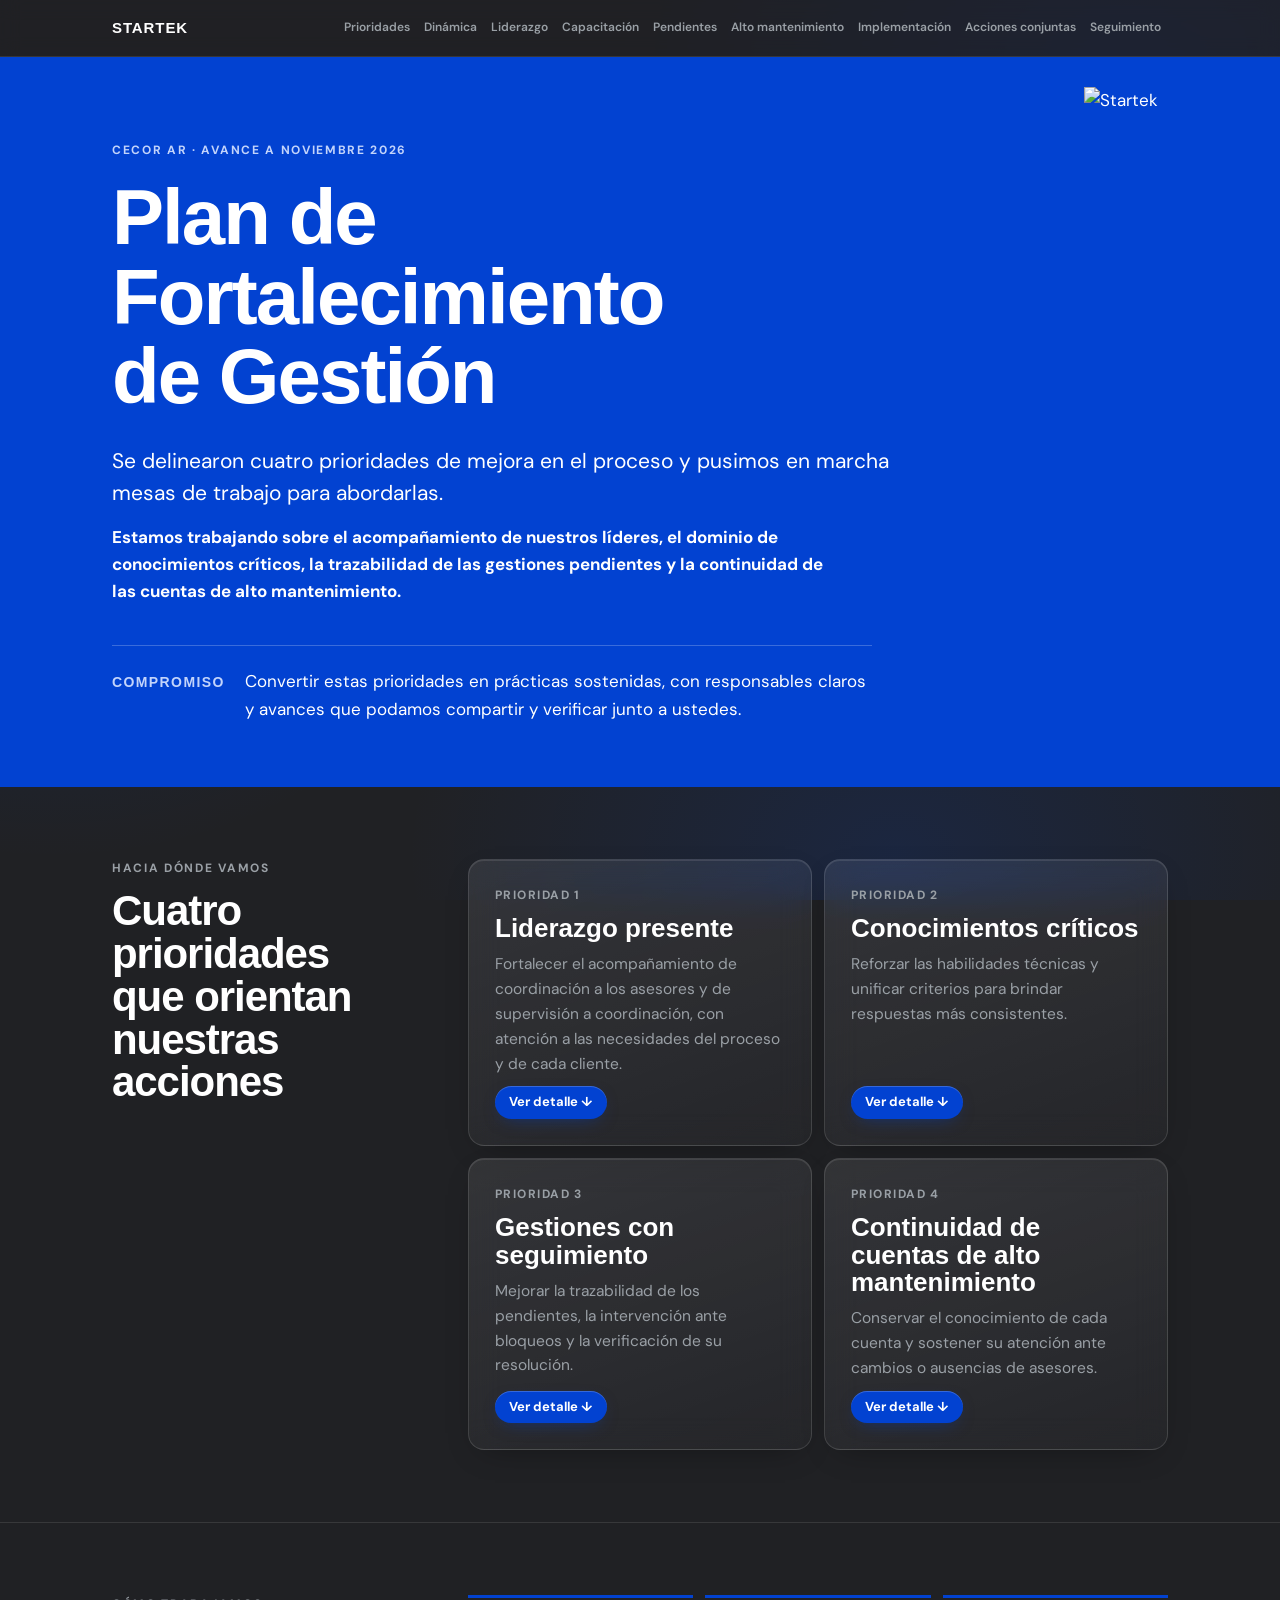
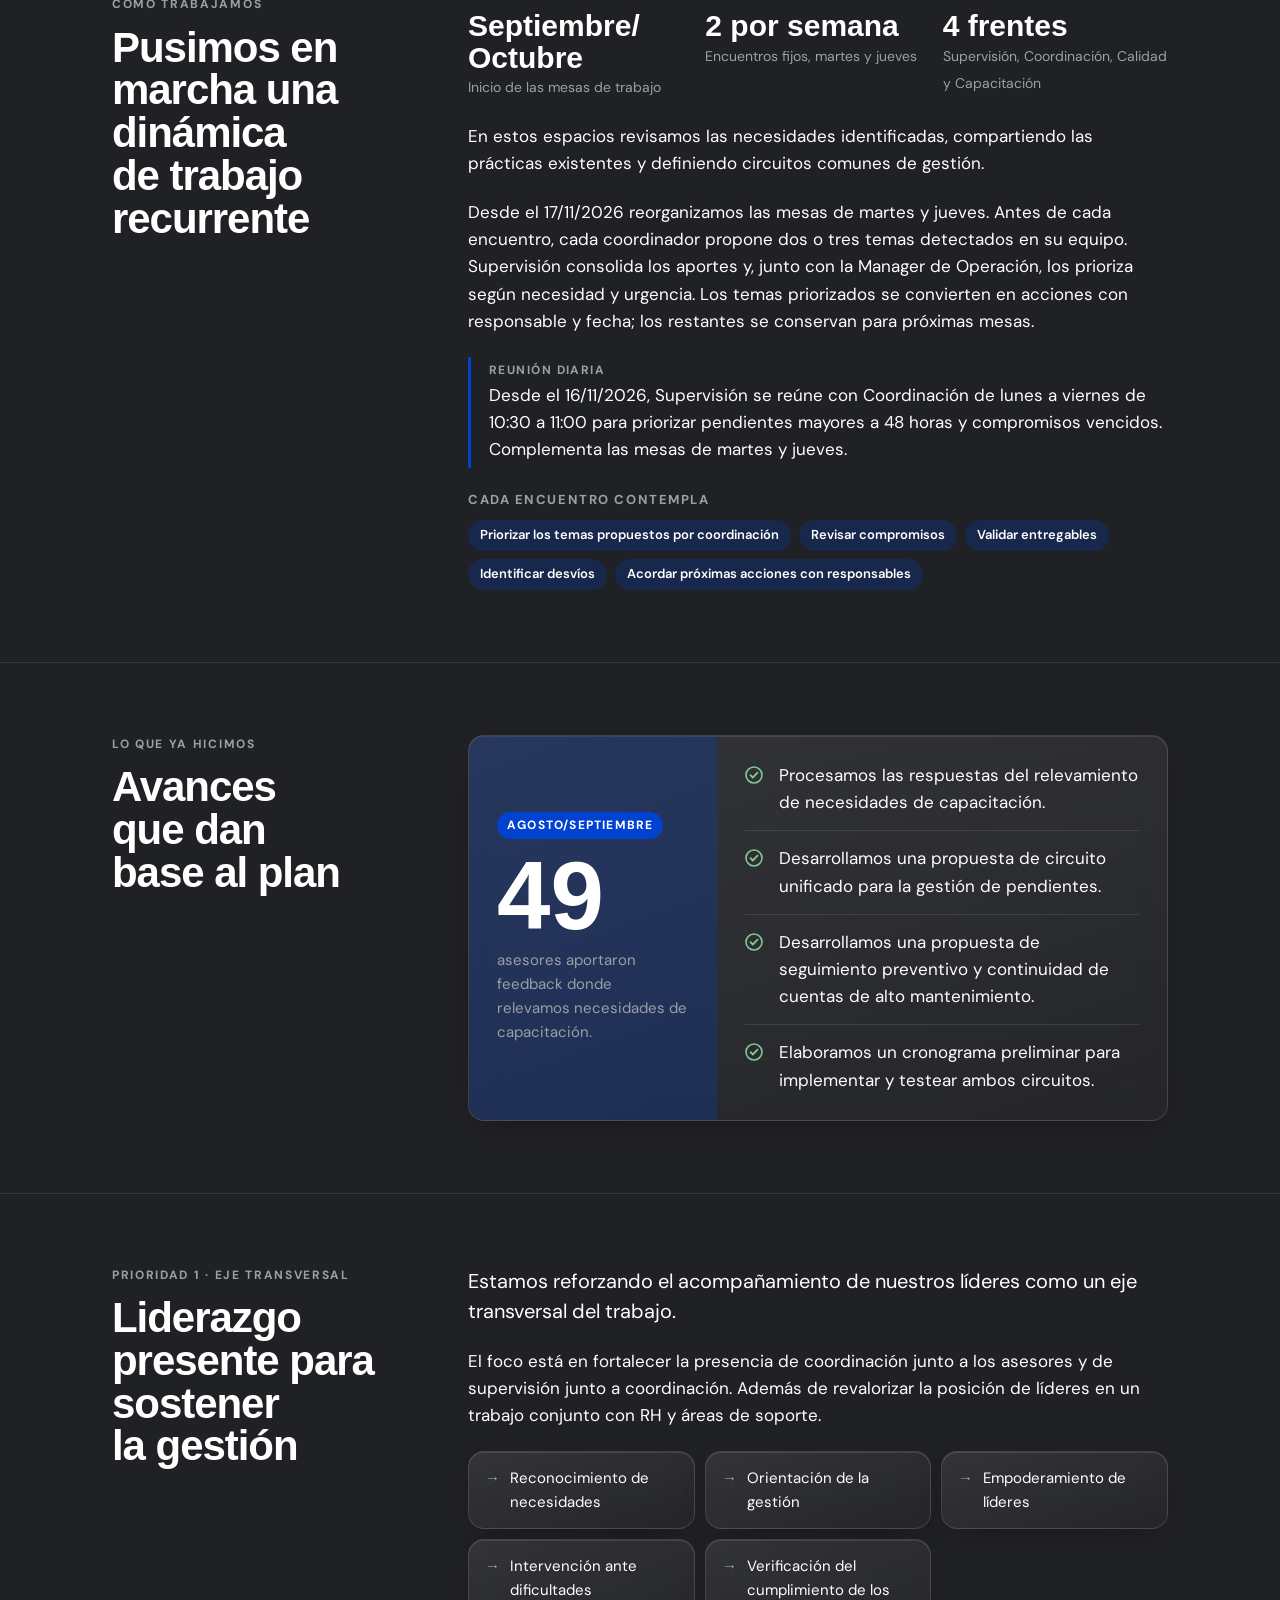
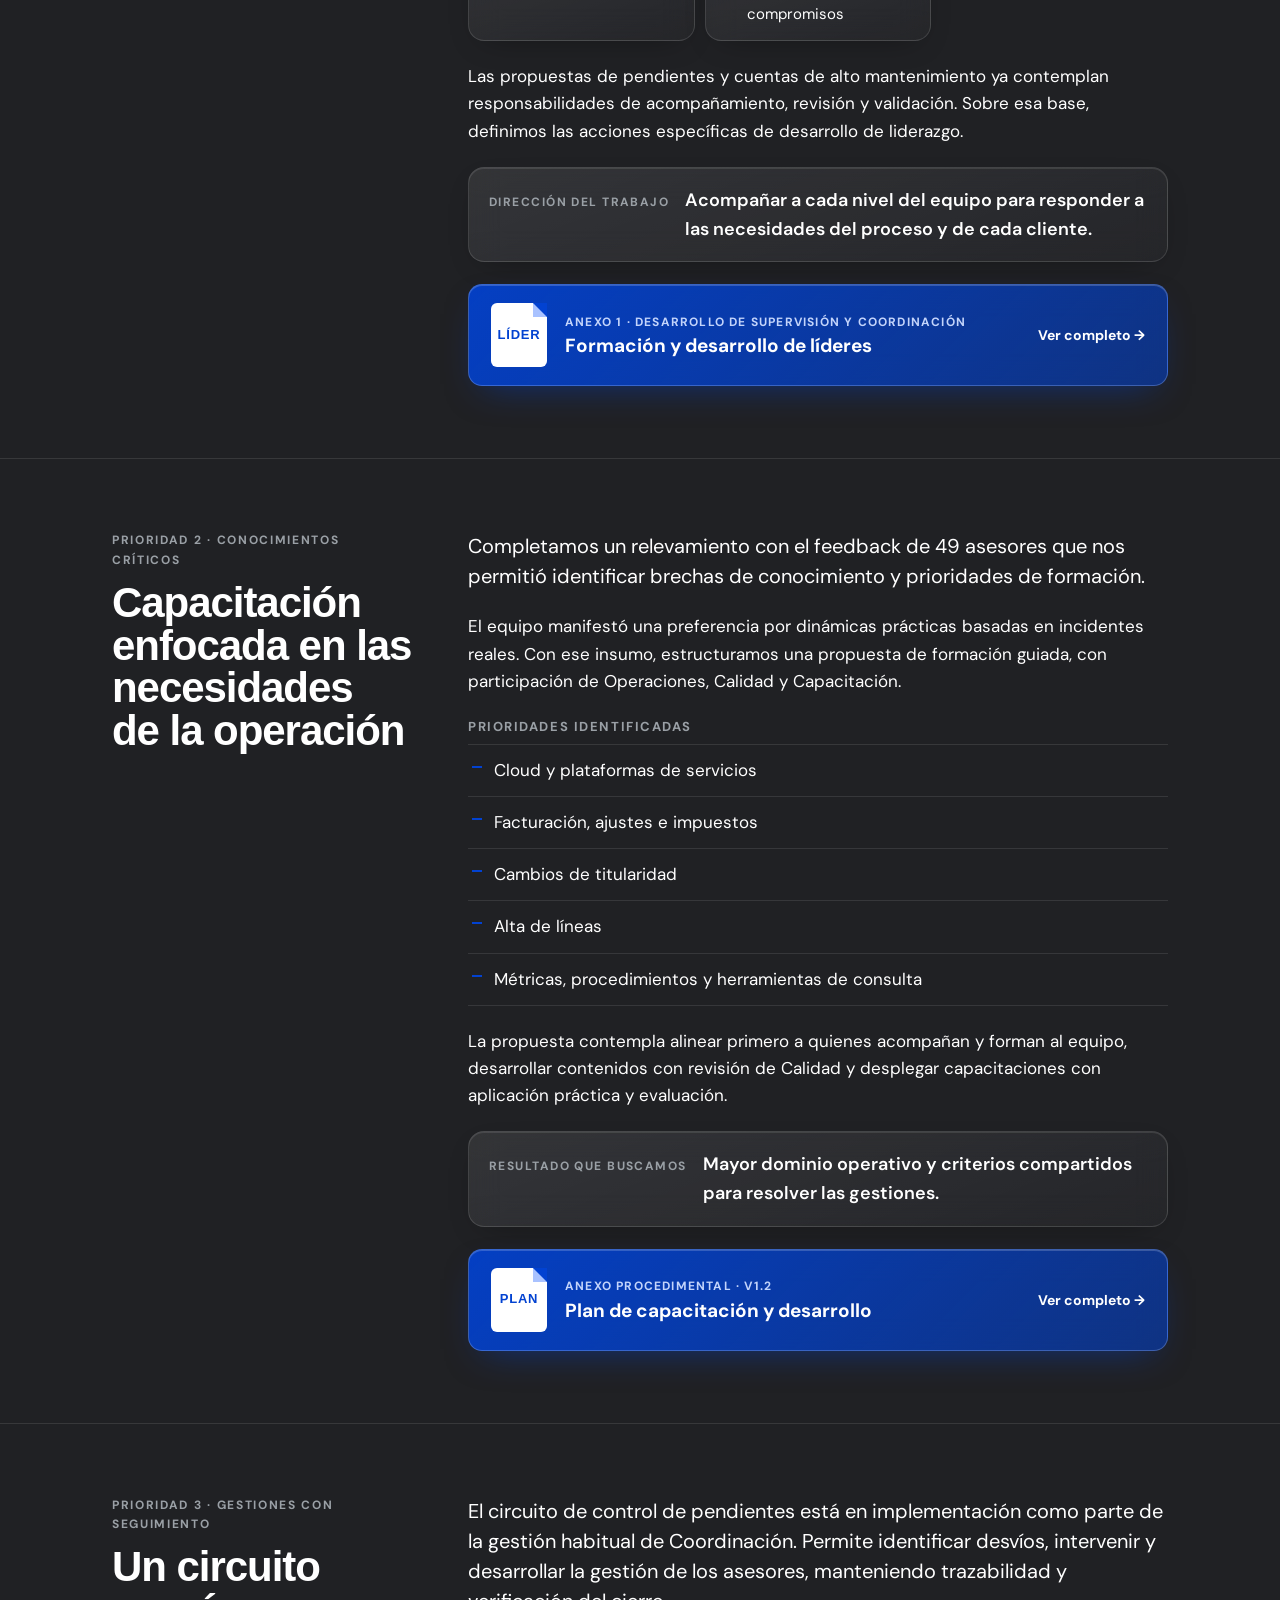
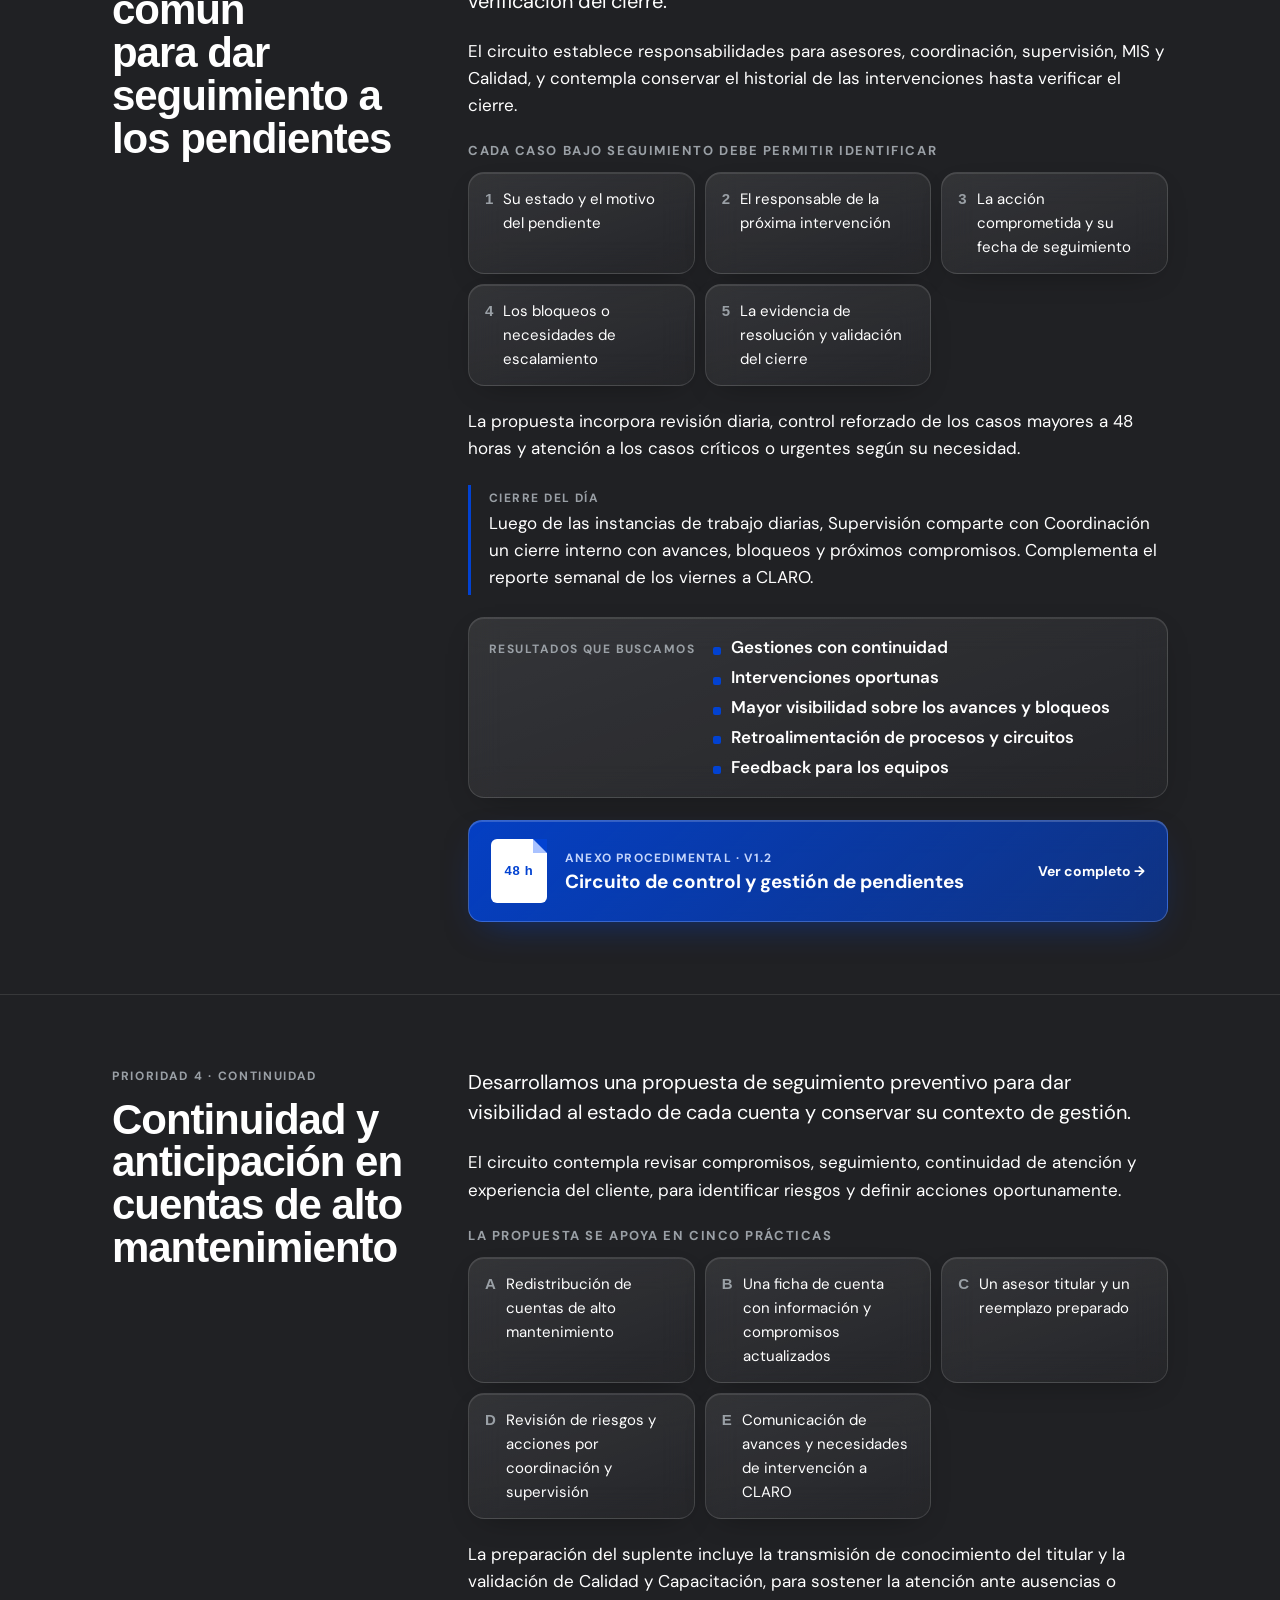
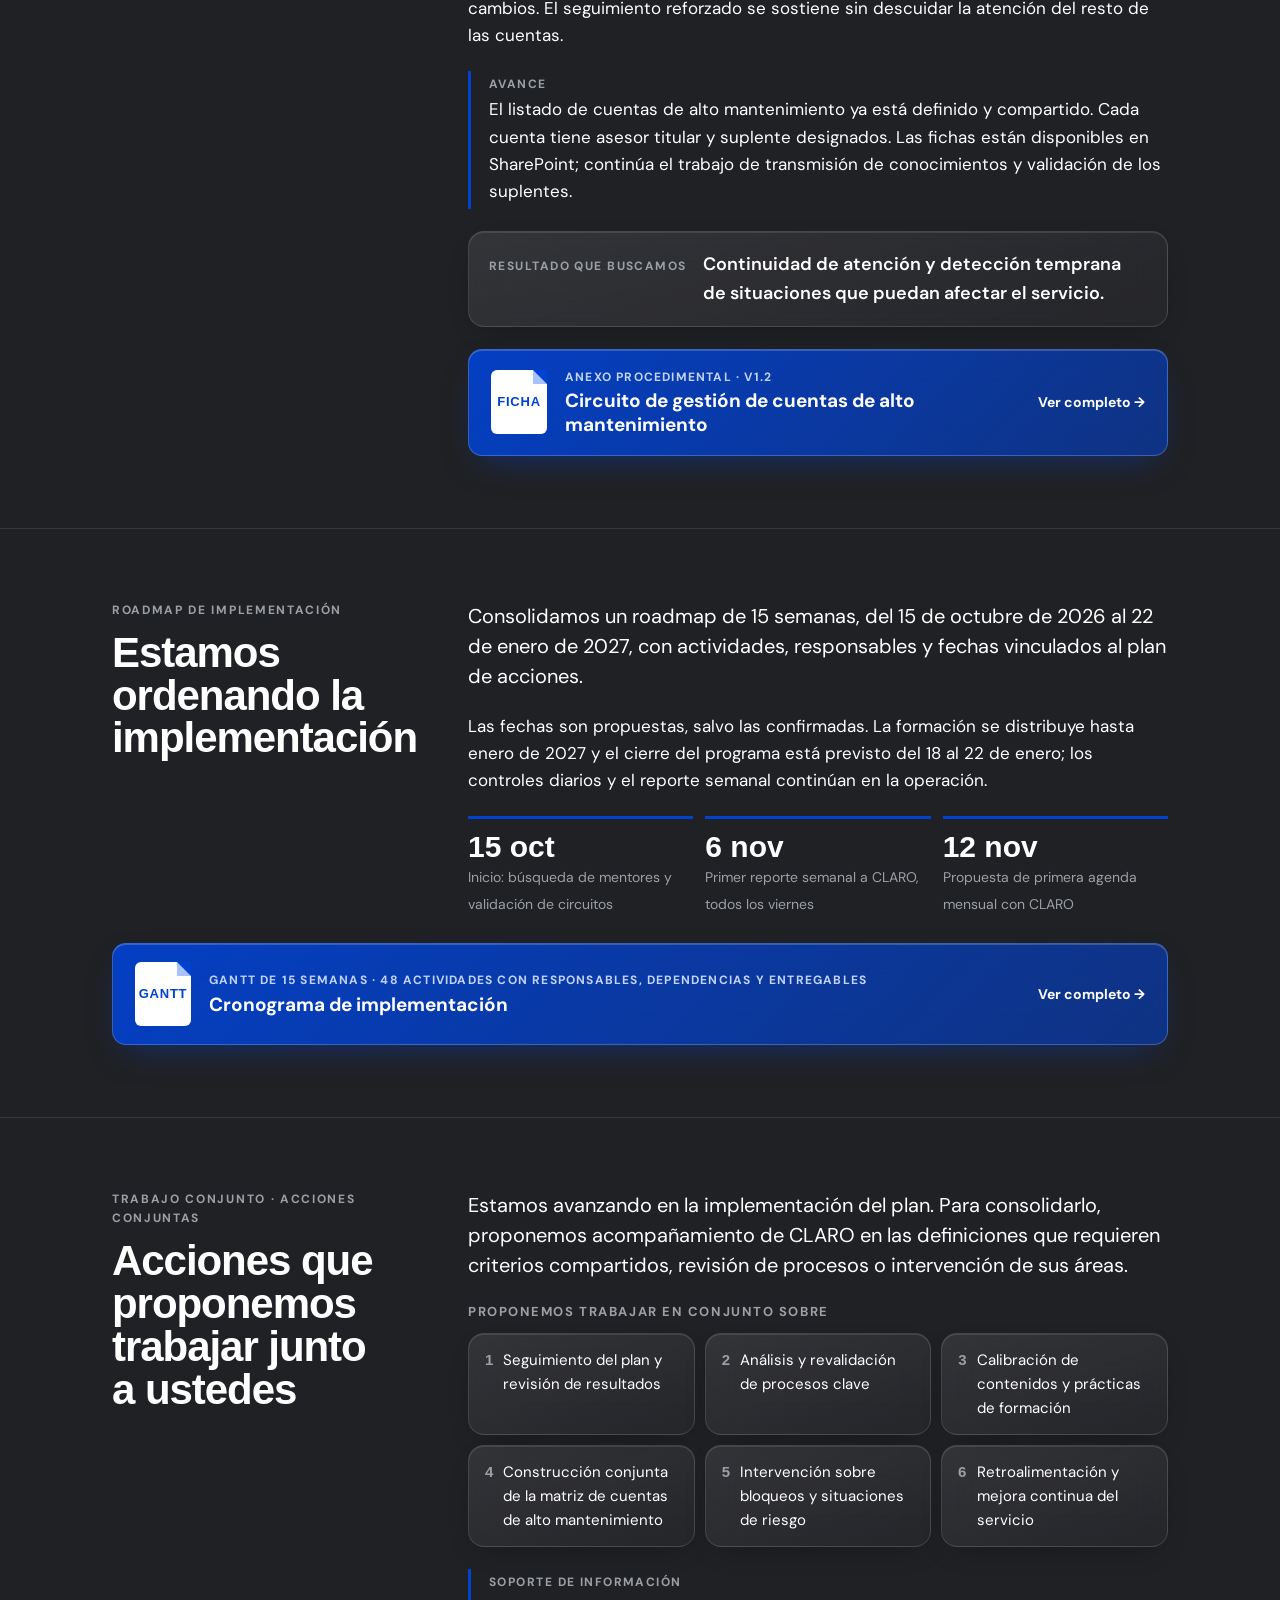
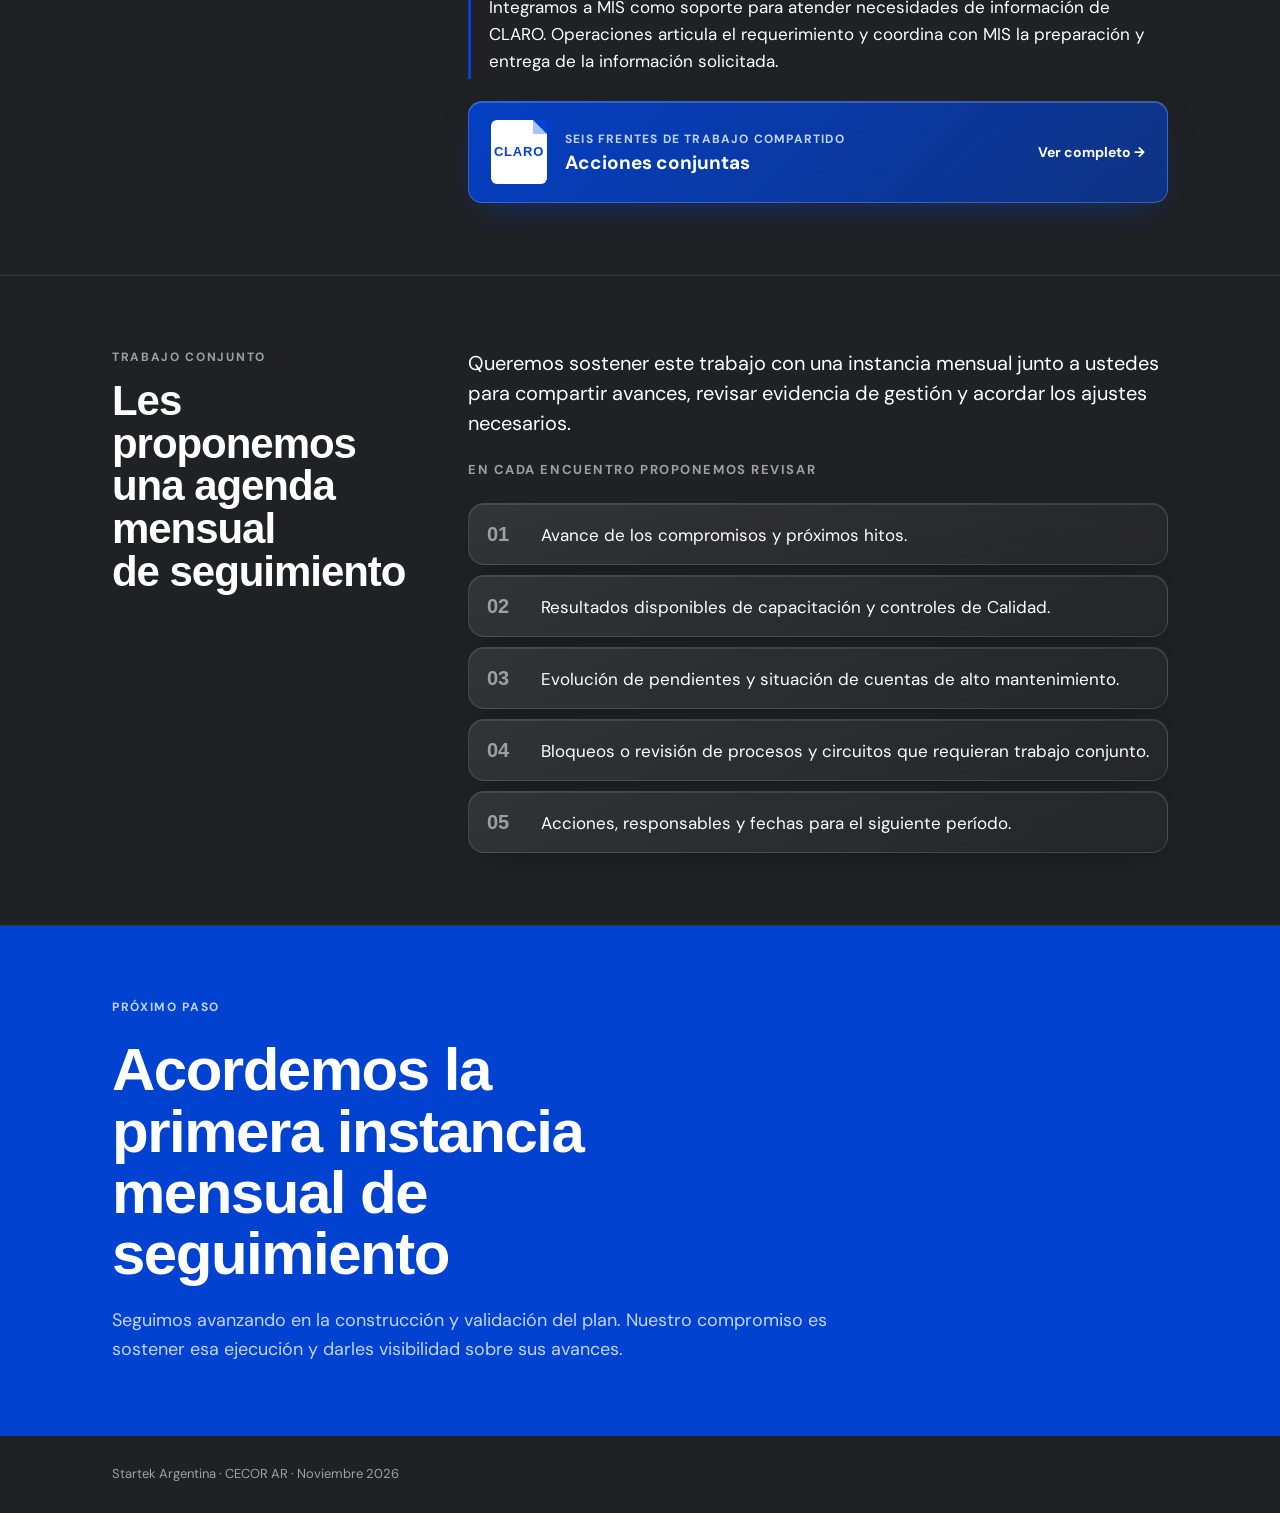
==== index.html @ 30376b39 "Actualización al 18/11: alto mantenimiento, TMR 6 h, mesas y reunión diaria, roadmap de 48 actividad" ====
<!doctype html>
<html lang="es">
<head>
<meta charset="utf-8">
<meta name="viewport" content="width=device-width, initial-scale=1, viewport-fit=cover">
<title>Plan de Fortalecimiento CECOR</title>
<link rel="stylesheet" href="https://fonts.googleapis.com/css2?family=DM+Sans:ital,opsz,wght@0,9..40,400;0,9..40,500;0,9..40,600;0,9..40,700;1,9..40,400&display=swap">
<link rel="stylesheet" href="style.css?v=20261016b">
<meta name="robots" content="noindex, nofollow">
<link rel="icon" type="image/png" href="favicon.png">
<link rel="apple-touch-icon" href="favicon.png">
</head>
<body>
<div class="topbar">
  <div class="wrap">
    <a class="brand" href="#inicio">Startek <span>/ CECOR AR</span></a>
    <nav class="topnav" aria-label="Secciones">
      <a href="#prioridades">Prioridades</a>
      <a href="#dinamica">Dinámica</a>
      <a href="#liderazgo">Liderazgo</a>
      <a href="#capacitacion">Capacitación</a>
      <a href="#pendientes">Pendientes</a>
      <a href="#cuentas">Alto mantenimiento</a>
      <a href="#implementacion">Implementación</a>
      <a href="#acciones-conjuntas">Acciones conjuntas</a>
      <a href="#seguimiento">Seguimiento</a>
    </nav>
  </div>
</div>

<header class="hero" id="inicio">
  <div class="wrap">
    <img class="cover-logo" src="logo.png" alt="Startek" width="720" height="172">
    <div class="eyebrow">CECOR AR · Avance a noviembre 2026</div>
    <h1 class="display">Plan de Fortalecimiento de Gestión</h1>
    <p class="lede">Se delinearon cuatro prioridades de mejora en el proceso y pusimos en marcha mesas de trabajo para abordarlas.</p>
    <p class="lede-2">Estamos trabajando sobre el acompañamiento de nuestros líderes, el dominio de conocimientos críticos, la trazabilidad de las gestiones pendientes y la continuidad de las cuentas de alto mantenimiento.</p>
    <div class="pact">
      <b>Compromiso</b>
      <p>Convertir estas prioridades en prácticas sostenidas, con responsables claros y avances que podamos compartir y verificar junto a ustedes.</p>
    </div>
  </div>
</header>

<main>
  <section class="block" id="prioridades">
    <div class="wrap spine">
      <header>
        <div class="eyebrow">Hacia dónde vamos</div>
        <h2 class="display">Cuatro prioridades que orientan nuestras acciones</h2>
      </header>
      <div class="content">
        <div class="prio">
          <a href="#liderazgo">
            <span class="tag">Prioridad 1</span>
            <h3>Liderazgo presente</h3>
            <p>Fortalecer el acompañamiento de coordinación a los asesores y de supervisión a coordinación, con atención a las necesidades del proceso y de cada cliente.</p>
            <span class="go">Ver detalle ↓</span>
          </a>
          <a href="#capacitacion">
            <span class="tag">Prioridad 2</span>
            <h3>Conocimientos críticos</h3>
            <p>Reforzar las habilidades técnicas y unificar criterios para brindar respuestas más consistentes.</p>
            <span class="go">Ver detalle ↓</span>
          </a>
          <a href="#pendientes">
            <span class="tag">Prioridad 3</span>
            <h3>Gestiones con seguimiento</h3>
            <p>Mejorar la trazabilidad de los pendientes, la intervención ante bloqueos y la verificación de su resolución.</p>
            <span class="go">Ver detalle ↓</span>
          </a>
          <a href="#cuentas">
            <span class="tag">Prioridad 4</span>
            <h3>Continuidad de cuentas de alto mantenimiento</h3>
            <p>Conservar el conocimiento de cada cuenta y sostener su atención ante cambios o ausencias de asesores.</p>
            <span class="go">Ver detalle ↓</span>
          </a>
        </div>
      </div>
    </div>
  </section>

  <section class="block" id="dinamica">
    <div class="wrap spine">
      <header>
        <div class="eyebrow">Cómo trabajamos</div>
        <h2 class="display">Pusimos en marcha una dinámica de trabajo recurrente</h2>
      </header>
      <div class="content">
        <div class="cadence">
          <div><b>Septiembre/<wbr>Octubre</b><span>Inicio de las mesas de trabajo</span></div>
          <div><b>2 por semana</b><span>Encuentros fijos, martes y jueves</span></div>
          <div><b>4 frentes</b><span>Supervisión, Coordinación, Calidad y Capacitación</span></div>
        </div>
        <p>En estos espacios revisamos las necesidades identificadas, compartiendo las prácticas existentes y definiendo circuitos comunes de gestión.</p>
        <p>Desde el 17/11/2026 reorganizamos las mesas de martes y jueves. Antes de cada encuentro, cada coordinador propone dos o tres temas detectados en su equipo. Supervisión consolida los aportes y, junto con la Manager de Operación, los prioriza según necesidad y urgencia. Los temas priorizados se convierten en acciones con responsable y fecha; los restantes se conservan para próximas mesas.</p>
        <div class="note"><b>Reunión diaria</b>Desde el 16/11/2026, Supervisión se reúne con Coordinación de lunes a viernes de 10:30 a 11:00 para priorizar pendientes mayores a 48 horas y compromisos vencidos. Complementa las mesas de martes y jueves.</div>
        <div>
          <h4 style="margin-bottom:10px">Cada encuentro contempla</h4>
          <div class="chips">
            <span class="chip">Priorizar los temas propuestos por coordinación</span>
            <span class="chip">Revisar compromisos</span>
            <span class="chip">Validar entregables</span>
            <span class="chip">Identificar desvíos</span>
            <span class="chip">Acordar próximas acciones con responsables</span>
          </div>
        </div>
      </div>
    </div>
  </section>

  <section class="block" id="avances">
    <div class="wrap spine">
      <header>
        <div class="eyebrow">Lo que ya hicimos</div>
        <h2 class="display">Avances que dan base al plan</h2>
      </header>
      <div class="content">
        <div class="progress">
          <div class="big"><span class="when">Agosto/Septiembre</span><b>49</b><span>asesores aportaron feedback donde relevamos necesidades de capacitación.</span></div>
          <ul class="checks">
            <li><svg width="18" height="18" viewBox="0 0 18 18" fill="none" aria-hidden="true"><circle cx="9" cy="9" r="8" stroke="currentColor" stroke-width="1.6"/><path d="M5.5 9.2l2.3 2.3 4.7-4.8" stroke="currentColor" stroke-width="1.8" stroke-linecap="round" stroke-linejoin="round"/></svg><span>Procesamos las respuestas del relevamiento de necesidades de capacitación.</span></li>
            <li><svg width="18" height="18" viewBox="0 0 18 18" fill="none" aria-hidden="true"><circle cx="9" cy="9" r="8" stroke="currentColor" stroke-width="1.6"/><path d="M5.5 9.2l2.3 2.3 4.7-4.8" stroke="currentColor" stroke-width="1.8" stroke-linecap="round" stroke-linejoin="round"/></svg><span>Desarrollamos una propuesta de circuito unificado para la gestión de pendientes.</span></li>
            <li><svg width="18" height="18" viewBox="0 0 18 18" fill="none" aria-hidden="true"><circle cx="9" cy="9" r="8" stroke="currentColor" stroke-width="1.6"/><path d="M5.5 9.2l2.3 2.3 4.7-4.8" stroke="currentColor" stroke-width="1.8" stroke-linecap="round" stroke-linejoin="round"/></svg><span>Desarrollamos una propuesta de seguimiento preventivo y continuidad de cuentas de alto mantenimiento.</span></li>
            <li><svg width="18" height="18" viewBox="0 0 18 18" fill="none" aria-hidden="true"><circle cx="9" cy="9" r="8" stroke="currentColor" stroke-width="1.6"/><path d="M5.5 9.2l2.3 2.3 4.7-4.8" stroke="currentColor" stroke-width="1.8" stroke-linecap="round" stroke-linejoin="round"/></svg><span>Elaboramos un cronograma preliminar para implementar y testear ambos circuitos.</span></li>
          </ul>
        </div>
      </div>
    </div>
  </section>

  <section class="block" id="liderazgo">
    <div class="wrap spine">
      <header>
        <div class="eyebrow">Prioridad 1 · Eje transversal</div>
        <h2 class="display">Liderazgo presente para sostener la gestión</h2>
      </header>
      <div class="content">
        <p class="lead-p">Estamos reforzando el acompañamiento de nuestros líderes como un eje transversal del trabajo.</p>
        <p>El foco está en fortalecer la presencia de coordinación junto a los asesores y de supervisión junto a coordinación. Además de revalorizar la posición de líderes en un trabajo conjunto con RH y áreas de soporte.</p>
        <div class="fields">
          <div><i>→</i>Reconocimiento de necesidades</div>
          <div><i>→</i>Orientación de la gestión</div>
          <div><i>→</i>Empoderamiento de líderes</div>
          <div><i>→</i>Intervención ante dificultades</div>
          <div><i>→</i>Verificación del cumplimiento de los compromisos</div>
        </div>
        <p>Las propuestas de pendientes y cuentas de alto mantenimiento ya contemplan responsabilidades de acompañamiento, revisión y validación. Sobre esa base, definimos las acciones específicas de desarrollo de liderazgo.</p>
        <div class="outcome"><b>Dirección del trabajo</b><p>Acompañar a cada nivel del equipo para responder a las necesidades del proceso y de cada cliente.</p></div>
        <a class="doclink" href="liderazgo.html">
          <span class="ico">LÍDER</span>
          <span><small>Anexo 1 · Desarrollo de supervisión y coordinación</small><strong>Formación y desarrollo de líderes</strong></span>
          <span class="arrow">Ver completo →</span>
        </a>
      </div>
    </div>
  </section>

  <section class="block" id="capacitacion">
    <div class="wrap spine">
      <header>
        <div class="eyebrow">Prioridad 2 · Conocimientos críticos</div>
        <h2 class="display">Capacitación enfocada en las necesidades de la operación</h2>
      </header>
      <div class="content">
        <p class="lead-p">Completamos un relevamiento con el feedback de 49 asesores que nos permitió identificar brechas de conocimiento y prioridades de formación.</p>
        <p>El equipo manifestó una preferencia por dinámicas prácticas basadas en incidentes reales. Con ese insumo, estructuramos una propuesta de formación guiada, con participación de Operaciones, Calidad y Capacitación.</p>
        <div>
          <h4 style="margin-bottom:6px">Prioridades identificadas</h4>
          <ul class="ticks">
            <li>Cloud y plataformas de servicios</li>
            <li>Facturación, ajustes e impuestos</li>
            <li>Cambios de titularidad</li>
            <li>Alta de líneas</li>
            <li>Métricas, procedimientos y herramientas de consulta</li>
          </ul>
        </div>
        <p>La propuesta contempla alinear primero a quienes acompañan y forman al equipo, desarrollar contenidos con revisión de Calidad y desplegar capacitaciones con aplicación práctica y evaluación.</p>
        <div class="outcome"><b>Resultado que buscamos</b><p>Mayor dominio operativo y criterios compartidos para resolver las gestiones.</p></div>
        <a class="doclink" href="capacitacion.html">
          <span class="ico">PLAN</span>
          <span><small>Anexo procedimental · v1.2</small><strong>Plan de capacitación y desarrollo</strong></span>
          <span class="arrow">Ver completo →</span>
        </a>
      </div>
    </div>
  </section>

  <section class="block" id="pendientes">
    <div class="wrap spine">
      <header>
        <div class="eyebrow">Prioridad 3 · Gestiones con seguimiento</div>
        <h2 class="display">Un circuito común para dar seguimiento a los pendientes</h2>
      </header>
      <div class="content">
        <p class="lead-p">El circuito de control de pendientes está en implementación como parte de la gestión habitual de Coordinación. Permite identificar desvíos, intervenir y desarrollar la gestión de los asesores, manteniendo trazabilidad y verificación del cierre.</p>
        <p>El circuito establece responsabilidades para asesores, coordinación, supervisión, MIS y Calidad, y contempla conservar el historial de las intervenciones hasta verificar el cierre.</p>
        <div>
          <h4 style="margin-bottom:10px">Cada caso bajo seguimiento debe permitir identificar</h4>
          <div class="fields">
            <div><i>1</i>Su estado y el motivo del pendiente</div>
            <div><i>2</i>El responsable de la próxima intervención</div>
            <div><i>3</i>La acción comprometida y su fecha de seguimiento</div>
            <div><i>4</i>Los bloqueos o necesidades de escalamiento</div>
            <div><i>5</i>La evidencia de resolución y validación del cierre</div>
          </div>
        </div>
        <p>La propuesta incorpora revisión diaria, control reforzado de los casos mayores a 48 horas y atención a los casos críticos o urgentes según su necesidad.</p>
        <div class="note"><b>Cierre del día</b>Luego de las instancias de trabajo diarias, Supervisión comparte con Coordinación un cierre interno con avances, bloqueos y próximos compromisos. Complementa el reporte semanal de los viernes a CLARO.</div>
        <div class="outcome"><b>Resultados que buscamos</b><ul class="outcome-list"><li>Gestiones con continuidad</li><li>Intervenciones oportunas</li><li>Mayor visibilidad sobre los avances y bloqueos</li><li>Retroalimentación de procesos y circuitos</li><li>Feedback para los equipos</li></ul></div>
        <a class="doclink" href="pendientes.html">
          <span class="ico">48 h</span>
          <span><small>Anexo procedimental · v1.2</small><strong>Circuito de control y gestión de pendientes</strong></span>
          <span class="arrow">Ver completo →</span>
        </a>
      </div>
    </div>
  </section>

  <section class="block" id="cuentas">
    <div class="wrap spine">
      <header>
        <div class="eyebrow">Prioridad 4 · Continuidad</div>
        <h2 class="display">Continuidad y anticipación en cuentas de alto mantenimiento</h2>
      </header>
      <div class="content">
        <p class="lead-p">Desarrollamos una propuesta de seguimiento preventivo para dar visibilidad al estado de cada cuenta y conservar su contexto de gestión.</p>
        <p>El circuito contempla revisar compromisos, seguimiento, continuidad de atención y experiencia del cliente, para identificar riesgos y definir acciones oportunamente.</p>
        <div>
          <h4 style="margin-bottom:10px">La propuesta se apoya en cinco prácticas</h4>
          <div class="fields">
            <div><i>A</i>Redistribución de cuentas de alto mantenimiento</div>
            <div><i>B</i>Una ficha de cuenta con información y compromisos actualizados</div>
            <div><i>C</i>Un asesor titular y un reemplazo preparado</div>
            <div><i>D</i>Revisión de riesgos y acciones por coordinación y supervisión</div>
            <div><i>E</i>Comunicación de avances y necesidades de intervención a CLARO</div>
          </div>
        </div>
        <p>La preparación del suplente incluye la transmisión de conocimiento del titular y la validación de Calidad y Capacitación, para sostener la atención ante ausencias o cambios. El seguimiento reforzado se sostiene sin descuidar la atención del resto de las cuentas.</p>
        <div class="note"><b>Avance</b>El listado de cuentas de alto mantenimiento ya está definido y compartido. Cada cuenta tiene asesor titular y suplente designados. Las fichas están disponibles en SharePoint; continúa el trabajo de transmisión de conocimientos y validación de los suplentes.</div>
        <div class="outcome"><b>Resultado que buscamos</b><p>Continuidad de atención y detección temprana de situaciones que puedan afectar el servicio.</p></div>
        <a class="doclink" href="cuentas-criticas.html">
          <span class="ico">FICHA</span>
          <span><small>Anexo procedimental · v1.2</small><strong>Circuito de gestión de cuentas de alto mantenimiento</strong></span>
          <span class="arrow">Ver completo →</span>
        </a>
      </div>
    </div>
  </section>

  <section class="block" id="implementacion">
    <div class="wrap" style="display:flex;flex-direction:column;gap:26px">
      <div class="spine">
        <header>
          <div class="eyebrow">Roadmap de implementación</div>
          <h2 class="display">Estamos ordenando la implementación</h2>
        </header>
        <div class="content">
          <p class="lead-p">Consolidamos un roadmap de 15 semanas, del 15 de octubre de 2026 al 22 de enero de 2027, con actividades, responsables y fechas vinculados al plan de acciones.</p>
          <p>Las fechas son propuestas, salvo las confirmadas. La formación se distribuye hasta enero de 2027 y el cierre del programa está previsto del 18 al 22 de enero; los controles diarios y el reporte semanal continúan en la operación.</p>
          <div class="cadence">
            <div><b>15 oct</b><span>Inicio: búsqueda de mentores y validación de circuitos</span></div>
            <div><b>6 nov</b><span>Primer reporte semanal a CLARO, todos los viernes</span></div>
            <div><b>12 nov</b><span>Propuesta de primera agenda mensual con CLARO</span></div>
          </div>
        </div>
      </div>
      <a class="doclink" href="roadmap.html">
        <span class="ico">GANTT</span>
        <span><small>Gantt de 15 semanas · 48 actividades con responsables, dependencias y entregables</small><strong>Cronograma de implementación</strong></span>
        <span class="arrow">Ver completo →</span>
      </a>
    </div>
  </section>
  <section class="block" id="acciones-conjuntas">
    <div class="wrap spine">
      <header>
        <div class="eyebrow">Trabajo conjunto · Acciones conjuntas</div>
        <h2 class="display">Acciones que proponemos trabajar junto a ustedes</h2>
      </header>
      <div class="content">
        <p class="lead-p">Estamos avanzando en la implementación del plan. Para consolidarlo, proponemos acompañamiento de CLARO en las definiciones que requieren criterios compartidos, revisión de procesos o intervención de sus áreas.</p>
        <div>
          <h4 style="margin-bottom:10px">Proponemos trabajar en conjunto sobre</h4>
          <div class="fields">
            <div><i>1</i>Seguimiento del plan y revisión de resultados</div>
            <div><i>2</i>Análisis y revalidación de procesos clave</div>
            <div><i>3</i>Calibración de contenidos y prácticas de formación</div>
            <div><i>4</i>Construcción conjunta de la matriz de cuentas de alto mantenimiento</div>
            <div><i>5</i>Intervención sobre bloqueos y situaciones de riesgo</div>
            <div><i>6</i>Retroalimentación y mejora continua del servicio</div>
          </div>
        </div>
        <div class="note"><b>Soporte de información</b>Integramos a MIS como soporte para atender necesidades de información de CLARO. Operaciones articula el requerimiento y coordina con MIS la preparación y entrega de la información solicitada.</div>
        <a class="doclink" href="acciones-conjuntas.html">
          <span class="ico">CLARO</span>
          <span><small>Seis frentes de trabajo compartido</small><strong>Acciones conjuntas</strong></span>
          <span class="arrow">Ver completo →</span>
        </a>
      </div>
    </div>
  </section>
  <section class="block" id="seguimiento">
    <div class="wrap spine">
      <header>
        <div class="eyebrow">Trabajo conjunto</div>
        <h2 class="display">Les proponemos una agenda mensual de seguimiento</h2>
      </header>
      <div class="content">
        <p class="lead-p">Queremos sostener este trabajo con una instancia mensual junto a ustedes para compartir avances, revisar evidencia de gestión y acordar los ajustes necesarios.</p>
        <h4>En cada encuentro proponemos revisar</h4>
        <ol class="agenda">
          <li>Avance de los compromisos y próximos hitos.</li>
          <li>Resultados disponibles de capacitación y controles de Calidad.</li>
          <li>Evolución de pendientes y situación de cuentas de alto mantenimiento.</li>
          <li>Bloqueos o revisión de procesos y circuitos que requieran trabajo conjunto.</li>
          <li>Acciones, responsables y fechas para el siguiente período.</li>
        </ol>
      </div>
    </div>
  </section>
</main>

<section class="close">
  <div class="wrap">
    <div class="eyebrow" style="color:var(--hero-muted)">Próximo paso</div>
    <h2 class="display">Acordemos la primera instancia mensual de seguimiento</h2>
    <p>Seguimos avanzando en la construcción y validación del plan. Nuestro compromiso es sostener esa ejecución y darles visibilidad sobre sus avances.</p>
  </div>
</section>
<div class="wrap foot">Startek Argentina · CECOR AR · Noviembre 2026</div>
</body>
</html>
---- style.css ----
/* Layout: narrative landing — brand-blue covers (hero, cierre, portadas de anexos); everything else on a Chrome-style dark grey with glass cards. Base color #0242D1. Single dark theme by design. */
:root {
  --brand: #0242D1;
  --brand-tint: #A9C2FF;
  --bg: #202124;
  --bg-glow-1: rgba(2,66,209,.30);
  --bg-glow-2: rgba(2,66,209,.16);
  --surface: rgba(255,255,255,.05);
  --fg: #FFFFFF;
  --title: #FFFFFF;
  --muted: #9AA0A6;
  --line: rgba(255,255,255,.10);
  --accent: #0242D1;
  --accent-soft: rgba(2,66,209,.24);
  --glass-top: rgba(255,255,255,.09);
  --glass-bottom: rgba(255,255,255,.025);
  --glass-edge: rgba(255,255,255,.13);
  --glass-shine: rgba(255,255,255,.10);
  --glass-shadow: rgba(0,0,0,.45);
  --hero-bg: #0242D1;
  --hero-fg: #FFFFFF;
  --hero-muted: #C3D4FB;
  --hero-line: rgba(255,255,255,.22);
  --ico-bg: #FFFFFF;
  --ico-fg: #0242D1;
  --ico-fold: #A9C2FF;
  --shadow: rgba(2,66,209,.55);
  --ok: #81C995;   --ok-soft: rgba(129,201,149,.15);
  --warn: #FDD663; --warn-soft: rgba(253,214,99,.13);
  --bad: #F28B82;  --bad-soft: rgba(242,139,130,.15);
  --display: "Helvetica Now Display", "HelveticaNowDisplay-Bold", "Helvetica Neue", Helvetica, Arial, sans-serif;
  --body: "DM Sans", "Helvetica Neue", Helvetica, Arial, sans-serif;
  color-scheme: dark;
}

* { box-sizing: border-box; }
html { scroll-behavior: smooth; }
@media (prefers-reduced-motion: reduce) { html { scroll-behavior: auto; } * { transition: none !important; animation: none !important; } }
body {
  margin: 0; background: var(--bg); color: var(--fg);
  font-family: var(--body); font-size: 17px; line-height: 1.6;
  -webkit-font-smoothing: antialiased;
}
a { color: inherit; }
a:focus-visible, button:focus-visible { outline: 2px solid var(--accent); outline-offset: 3px; border-radius: 4px; }

.wrap { max-width: 1120px; margin: 0 auto; padding-left: max(16px, env(safe-area-inset-left, 0px)); padding-right: max(16px, env(safe-area-inset-right, 0px)); }
@media (min-width: 720px) { .wrap { padding-left: max(32px, env(safe-area-inset-left, 0px)); padding-right: max(32px, env(safe-area-inset-right, 0px)); } }

/* Top bar */
.topbar { position: sticky; top: env(safe-area-inset-top, 0px); z-index: 10; background: color-mix(in srgb, var(--bg) 88%, transparent); backdrop-filter: blur(10px); border-bottom: 1px solid var(--line); }
.topbar .wrap { display: flex; align-items: center; justify-content: space-between; gap: 16px; min-height: 56px; }
.brand { white-space: nowrap; font-family: var(--display); font-weight: 700; letter-spacing: .06em; font-size: 15px; text-transform: uppercase; text-decoration: none; }
.brand span { color: var(--muted); font-weight: 600; }
.topnav { display: flex; gap: 4px; overflow-x: auto; scrollbar-width: none; }
.topnav::-webkit-scrollbar { display: none; }
.topnav a { font-size: 13px; font-weight: 600; text-decoration: none; color: var(--muted); padding: 6px 10px; border-radius: 999px; white-space: nowrap; }
.topnav a:hover { color: var(--fg); background: var(--accent-soft); }
@media (max-width: 860px) { .topnav { display: none; } }

/* Hero */
.hero { background: var(--hero-bg); color: var(--hero-fg); position: relative; overflow: hidden; }
.hero .wrap { padding-block: 72px 64px; position: relative; }

.eyebrow { font-size: 12px; font-weight: 700; letter-spacing: .14em; text-transform: uppercase; color: var(--muted); }
.hero .eyebrow { color: var(--hero-muted); }
.display { color: var(--title); font-family: var(--display); font-weight: 700; line-height: 1.02; letter-spacing: -.025em; text-wrap: balance; margin: 0; }
.hero h1 { font-size: clamp(38px, 6.2vw, 78px); margin-top: 18px; max-width: 16ch; }
.hero .display, .close .display { color: #FFFFFF; }
.hero h1 em { font-style: normal; color: #FFFFFF; }
.hero .lede { font-size: clamp(18px, 2vw, 21px); line-height: 1.55; max-width: 60ch; margin: 28px 0 0; color: var(--hero-fg); }
.hero .lede-2 { max-width: 60ch; color: var(--hero-muted); margin: 14px 0 0; }
.pact { margin-top: 40px; border-top: 1px solid var(--hero-line); padding-top: 22px; display: grid; grid-template-columns: auto 1fr; gap: 6px 20px; max-width: 760px; }
.pact b { font-family: var(--display); font-weight: 700; font-size: 14px; letter-spacing: .1em; text-transform: uppercase; color: var(--hero-muted); padding-top: 3px; }
.pact p { margin: 0; }
@media (max-width: 560px) { .pact { grid-template-columns: 1fr; } }

/* Sections */
section.block { padding-block: 72px; border-bottom: 1px solid var(--line); scroll-margin-top: 56px; }
.spine { display: grid; grid-template-columns: minmax(0, 300px) minmax(0, 1fr); gap: 24px 56px; }
@media (max-width: 860px) { .spine { grid-template-columns: minmax(0, 1fr); } section.block { padding-block: 52px; } }
.spine > header { align-self: start; }
@media (min-width: 861px) { .spine > header { position: sticky; top: 84px; } }
.spine h2 { font-size: clamp(30px, 3.6vw, 42px); margin-top: 12px; }
.content { min-width: 0; display: flex; flex-direction: column; gap: 22px; }
.content > p { margin: 0; max-width: 64ch; }
.lead-p { font-size: 20px; line-height: 1.5; }
.muted { color: var(--muted); }

/* Priority grid */
.prio { display: grid; grid-template-columns: repeat(2, minmax(0, 1fr)); gap: 1px; background: var(--line); border: 1px solid var(--line); border-radius: 14px; overflow: hidden; }
@media (max-width: 640px) { .prio { grid-template-columns: minmax(0,1fr); } }
.prio a { background: var(--surface); padding: 26px 26px 24px; text-decoration: none; display: flex; flex-direction: column; gap: 10px; transition: background .2s; }
.prio a:hover { background: var(--accent-soft); }
.prio .tag { font-size: 12px; font-weight: 700; letter-spacing: .12em; text-transform: uppercase; color: var(--muted); }
.prio h3 { color: var(--title); font-family: var(--display); font-weight: 700; font-size: 26px; line-height: 1.05; margin: 0; }
.prio p { margin: 0; color: var(--muted); font-size: 15.5px; }
.prio .go { margin-top: auto; font-size: 13px; font-weight: 700; color: var(--accent); }

/* Cadence */
.cadence { display: grid; grid-template-columns: repeat(3, minmax(0,1fr)); gap: 12px; }
@media (max-width: 640px) { .cadence { grid-template-columns: minmax(0,1fr); } }
.cadence div { border-top: 3px solid var(--accent); padding-top: 12px; }
.cadence b { display: block; font-family: var(--display); font-weight: 700; font-size: 30px; line-height: 1.05; }
.cadence span { font-size: 14px; color: var(--muted); }
.chips { display: flex; flex-wrap: wrap; gap: 8px; }
.chip { font-size: 13px; font-weight: 600; padding: 5px 12px; border-radius: 999px; background: var(--accent-soft); color: var(--fg); }

/* Progress list */
.progress { display: grid; grid-template-columns: minmax(0, 1.1fr) minmax(0, 2fr); gap: 0; border: 1px solid var(--line); border-radius: 14px; background: var(--surface); overflow: hidden; }
@media (max-width: 640px) { .progress { grid-template-columns: minmax(0,1fr); } }
.big { padding: 28px; background: var(--accent-soft); display: flex; flex-direction: column; justify-content: center; }
.big b { font-family: var(--display); font-weight: 700; font-size: 96px; line-height: .9; font-variant-numeric: tabular-nums; }
.big span { margin-top: 8px; color: var(--muted); font-size: 15px; }
.checks { list-style: none; margin: 0; padding: 12px 28px; }
.checks li { display: grid; grid-template-columns: 22px minmax(0,1fr); gap: 12px; padding: 14px 0; border-bottom: 1px solid var(--line); }
.checks li:last-child { border-bottom: 0; }
.checks svg { margin-top: 4px; color: var(--ok); }

/* Lists */
.ticks { list-style: none; padding: 0; margin: 0; display: grid; gap: 0; border-top: 1px solid var(--line); }
.ticks li { padding: 12px 0 12px 26px; border-bottom: 1px solid var(--line); position: relative; }
.ticks li::before { content: ""; position: absolute; left: 4px; top: 21px; width: 10px; height: 2px; background: var(--accent); }
.cols2 { display: grid; grid-template-columns: repeat(2, minmax(0,1fr)); gap: 0 32px; }
@media (max-width: 640px) { .cols2 { grid-template-columns: minmax(0,1fr); } }
.cols2 .ticks { border-top: 0; }
h4 { margin: 0; font-size: 13px; font-weight: 700; letter-spacing: .12em; text-transform: uppercase; color: var(--muted); }

.note { border-left: 3px solid var(--accent); padding: 4px 0 4px 18px; max-width: 64ch; }
.note b { display: block; font-size: 12px; letter-spacing: .12em; text-transform: uppercase; color: var(--muted); margin-bottom: 2px; }
.outcome { background: var(--surface); border: 1px solid var(--line); border-radius: 12px; padding: 18px 20px; display: grid; grid-template-columns: auto minmax(0,1fr); gap: 4px 16px; align-items: baseline; }
.outcome b { font-size: 12px; font-weight: 700; letter-spacing: .12em; text-transform: uppercase; color: var(--muted); }
.outcome p { margin: 0; font-size: 18px; font-weight: 600; }
@media (max-width: 560px) { .outcome { grid-template-columns: minmax(0,1fr); } }

/* Link card (Vínculo) */
.doclink { display: grid; grid-template-columns: 56px minmax(0,1fr) auto; gap: 18px; align-items: center; text-decoration: none; padding: 18px 22px; border-radius: 14px; background: var(--hero-bg); color: var(--hero-fg); transition: transform .2s, box-shadow .2s; }
.doclink:hover { transform: translateY(-2px); box-shadow: 0 12px 30px -12px var(--shadow); }
.doclink .ico { width: 56px; height: 64px; border-radius: 6px; background: var(--ico-bg); color: var(--ico-fg); display: grid; place-items: center; font-family: var(--display); font-weight: 700; font-size: 13px; letter-spacing: .06em; position: relative; }
.doclink .ico::after { content: ""; position: absolute; top: 0; right: 0; border-style: solid; border-width: 0 14px 14px 0; border-color: transparent var(--hero-bg) var(--ico-fold) transparent; }
.doclink small { display: block; font-size: 12px; letter-spacing: .1em; text-transform: uppercase; color: var(--hero-muted); font-weight: 700; }
.doclink strong { display: block; font-size: 19px; line-height: 1.25; margin-top: 2px; }
.doclink .arrow { font-weight: 700; font-size: 14px; white-space: nowrap; color: var(--hero-fg); }
.doclink.pending { background: transparent; color: var(--fg); border: 1.5px dashed var(--line); cursor: default; }
.doclink.pending:hover { transform: none; box-shadow: none; }
.doclink.pending .ico { background: var(--accent-soft); color: var(--muted); }
.doclink.pending .ico::after { display: none; }
.doclink.pending small, .doclink.pending .arrow { color: var(--muted); }
@media (max-width: 560px) { .doclink { grid-template-columns: 48px minmax(0,1fr); } .doclink .ico { width: 48px; height: 56px; } .doclink .arrow { grid-column: 2; } }

/* Case fields */
.fields { display: grid; grid-template-columns: repeat(auto-fit, minmax(180px, 1fr)); gap: 10px; }
.fields div { background: var(--surface); border: 1px solid var(--line); border-radius: 10px; padding: 14px 16px; font-size: 15px; display: flex; gap: 10px; }
.fields i { font-style: normal; font-weight: 700; font-family: var(--display); color: var(--muted); font-variant-numeric: tabular-nums; }

/* Gantt placeholder */
.gantt { border: 1.5px dashed var(--line); border-radius: 14px; padding: 20px; overflow-x: auto; }
.gantt-grid { min-width: 560px; display: grid; grid-template-columns: 170px repeat(4, minmax(0,1fr)); font-size: 13px; }
.gantt-grid > div { padding: 10px 8px; border-bottom: 1px solid var(--line); }
.gantt-grid .h { font-weight: 700; color: var(--muted); letter-spacing: .08em; text-transform: uppercase; font-size: 11.5px; }
.gantt-grid .bar { position: relative; }
.gantt-grid .bar::after { content: ""; position: absolute; inset: 12px 4px; border-radius: 4px; background: repeating-linear-gradient(135deg, var(--accent-soft) 0 6px, transparent 6px 12px); border: 1px solid var(--line); }
.gantt-cap { margin-top: 14px; font-size: 14px; color: var(--muted); }

/* Agenda */
.agenda { counter-reset: a; list-style: none; padding: 0; margin: 0; display: grid; gap: 10px; }
.agenda li { counter-increment: a; display: grid; grid-template-columns: 40px minmax(0,1fr); gap: 14px; align-items: baseline; padding: 14px 18px; background: var(--surface); border: 1px solid var(--line); border-radius: 10px; }
.agenda li::before { content: counter(a, decimal-leading-zero); font-family: var(--display); font-weight: 700; font-size: 20px; color: var(--muted); }

/* Closing */
.close { background: var(--hero-bg); color: var(--hero-fg); }
.close .wrap { padding-block: 72px; display: grid; gap: 22px; }
.close h2 { font-size: clamp(34px, 5vw, 60px); max-width: 16ch; }
.close p { margin: 0; max-width: 60ch; color: var(--hero-muted); font-size: 18px; }
.foot { padding-block: 28px; font-size: 13px; color: var(--muted); }

/* ---------- Annex pages ---------- */
.annex-hero .wrap { padding-block: 48px 44px; }
.annex-hero h1 { font-size: clamp(38px, 6vw, 72px); margin-top: 14px; max-width: 18ch; }
.back { display: inline-flex; gap: 8px; align-items: center; font-size: 14px; font-weight: 600; color: var(--hero-muted); text-decoration: none; }
.back:hover { color: var(--hero-fg); }
.meta { display: flex; flex-wrap: wrap; gap: 8px 22px; margin-top: 22px; font-size: 14px; color: var(--hero-muted); }
.meta b { color: var(--hero-fg); font-weight: 600; }
.status { display: inline-flex; align-items: center; gap: 8px; font-size: 13px; font-weight: 700; padding: 5px 12px; border-radius: 999px; background: rgba(255,255,255,.14); color: var(--hero-fg); }
.status::before { content: ""; width: 7px; height: 7px; border-radius: 50%; background: #F2C063; }

.tbl-wrap { overflow-x: auto; border: 1px solid var(--line); border-radius: 12px; background: var(--surface); }
table { width: 100%; border-collapse: collapse; font-size: 15px; }
th, td { text-align: left; vertical-align: top; padding: 12px 16px; border-bottom: 1px solid var(--line); }
th { font-size: 12px; font-weight: 700; letter-spacing: .1em; text-transform: uppercase; color: var(--muted); background: var(--accent-soft); }
tr:last-child td { border-bottom: 0; }
td:first-child { font-weight: 600; }
.matrix { min-width: 680px; }
.pill { display: inline-block; font-size: 12px; font-weight: 700; padding: 3px 10px; border-radius: 999px; letter-spacing: .02em; }
.pill.ok { background: var(--ok-soft); color: var(--ok); }
.pill.warn { background: var(--warn-soft); color: var(--warn); }
.pill.bad { background: var(--bad-soft); color: var(--bad); }

.steps { list-style: none; padding: 0; margin: 0; display: grid; gap: 0; position: relative; }
.steps li { display: grid; grid-template-columns: 52px minmax(0,1fr); gap: 16px; padding: 0 0 26px; position: relative; }
.steps li::before { content: ""; position: absolute; left: 21px; top: 44px; bottom: 4px; width: 2px; background: var(--line); }
.steps li:last-child::before { display: none; }
.steps .n { width: 44px; height: 44px; border-radius: 50%; border: 2px solid var(--accent); display: grid; place-items: center; font-family: var(--display); font-weight: 700; font-size: 17px; font-variant-numeric: tabular-nums; background: var(--bg); }
.steps h3 { color: var(--title); margin: 8px 0 4px; font-size: 18px; }
.steps p { margin: 0; color: var(--muted); font-size: 15.5px; max-width: 62ch; }

.people { display: grid; grid-template-columns: repeat(auto-fit, minmax(240px, 1fr)); gap: 10px; }
.person { background: var(--surface); border: 1px solid var(--line); border-radius: 12px; padding: 16px 18px; }
.person b { display: block; font-size: 16px; }
.person em { display: block; font-style: normal; font-size: 12.5px; font-weight: 700; letter-spacing: .08em; text-transform: uppercase; color: var(--muted); margin: 2px 0 8px; }
.person p { margin: 0; font-size: 14.5px; color: var(--muted); }

.stats { display: grid; grid-template-columns: repeat(auto-fit, minmax(150px, 1fr)); gap: 10px; }
.stat { background: var(--surface); border: 1px solid var(--line); border-radius: 12px; padding: 16px 18px; }
.stat b { display: block; font-family: var(--display); font-weight: 700; font-size: 40px; line-height: 1; font-variant-numeric: tabular-nums; }
.stat span { display: block; margin-top: 6px; font-size: 14px; color: var(--muted); }
.next { display: flex; flex-wrap: wrap; gap: 10px; }
.next a { flex: 1 1 260px; }


/* ---------- Dark grey + glass ---------- */
body {
  background-color: var(--bg);
  background-image:
    radial-gradient(720px 520px at 88% 8%, var(--bg-glow-1), transparent 70%),
    radial-gradient(640px 520px at 4% 55%, var(--bg-glow-2), transparent 70%),
    radial-gradient(700px 500px at 70% 95%, var(--bg-glow-2), transparent 70%);
  background-attachment: fixed;
}
.topbar { background: rgba(32,33,36,.72); }

.prio a, .fields div, .outcome, .person, .stat, .agenda li, .progress, .tbl-wrap, .gantt {
  background: linear-gradient(160deg, var(--glass-top), var(--glass-bottom));
  border: 1px solid var(--glass-edge);
  -webkit-backdrop-filter: blur(16px) saturate(140%);
  backdrop-filter: blur(16px) saturate(140%);
  box-shadow: inset 0 1px 0 var(--glass-shine), 0 10px 32px -16px var(--glass-shadow);
  border-radius: 16px;
}
.prio { background: transparent; border: 0; gap: 12px; border-radius: 0; overflow: visible; }
.prio a { padding: 26px; transition: border-color .2s, background .2s, transform .2s; }
.prio a:hover { background: linear-gradient(160deg, rgba(125,164,255,.16), var(--glass-bottom)); border-color: rgba(125,164,255,.35); transform: translateY(-2px); }
.gantt { border-style: dashed; }
.big { background: var(--accent-soft); }
th { background: rgba(255,255,255,.04); }
.cadence div { border-top-color: var(--accent); }
.steps .n { background: var(--bg); border-color: var(--accent); }

.doclink {
  background: linear-gradient(135deg, rgba(2,66,209,.92), rgba(2,66,209,.55));
  border: 1px solid rgba(169,194,255,.30);
  box-shadow: inset 0 1px 0 rgba(255,255,255,.18), 0 14px 36px -16px var(--shadow);
  -webkit-backdrop-filter: blur(16px); backdrop-filter: blur(16px);
}
.doclink.pending { background: linear-gradient(160deg, var(--glass-top), var(--glass-bottom)); border: 1.5px dashed var(--glass-edge); box-shadow: none; }
.doclink.pending .ico { background: rgba(255,255,255,.08); }

/* "Ver detalle" as brand pill */
.prio .go { align-self: flex-start; background: var(--brand); color: #FFFFFF; padding: 6px 14px; border-radius: 999px; font-size: 13px; font-weight: 700; box-shadow: inset 0 1px 0 rgba(255,255,255,.2), 0 6px 18px -8px var(--shadow); transition: background .2s; }
.prio a:hover .go { background: #0A4FEA; }

/* ---------- Roadmap Gantt ---------- */
:root { --c-seg: #2F6BFF; --c-cap: #5E8BFF; --c-cap2: #A9C2FF; --c-cal: #38BDF8; --c-pen: #A78BFA; --c-cue: #F0A35E; --sticky: #26272B; }
.rm { display: flex; flex-direction: column; gap: 14px; }
.rm-legend, .rm-modkey { display: flex; flex-wrap: wrap; gap: 8px 18px; font-size: 13px; color: var(--muted); align-items: center; }
.rm-legend i, .rm-modkey i { display: inline-block; width: 18px; height: 8px; border-radius: 3px; margin-right: 7px; vertical-align: middle; }
.rm-modkey b { color: var(--fg); font-weight: 600; margin-right: 4px; }
.rm-legend .sep { width: 1px; height: 14px; background: var(--line); }
.rm-legend .arrowkey { background: linear-gradient(90deg, var(--c-pen), transparent); }
.rm-legend .rm-claro { margin-right: 7px; }
i.seg, .rm-bar.seg { background: var(--c-seg); }
i.cap, .rm-bar.cap { background: var(--c-cap); }
i.cap.dev, .rm-bar.cap.dev { background: rgba(94,139,255,.38); box-shadow: inset 0 0 0 1px rgba(94,139,255,.7); }
i.cap.b2, .rm-bar.cap.b2 { background: var(--c-cap2); }
i.cal, .rm-bar.cal { background: var(--c-cal); }
i.pen, .rm-bar.pen { background: var(--c-pen); }
i.cue, .rm-bar.cue { background: var(--c-cue); }

.rm-scroll { overflow-x: auto; border-radius: 16px; border: 1px solid var(--glass-edge); background: linear-gradient(160deg, var(--glass-top), var(--glass-bottom)); -webkit-backdrop-filter: blur(16px); backdrop-filter: blur(16px); box-shadow: inset 0 1px 0 var(--glass-shine), 0 10px 32px -16px var(--glass-shadow); }
.rm-grid { min-width: 940px; }
.rm-row { display: grid; grid-template-columns: 290px minmax(0,1fr); min-height: 46px; border-bottom: 1px solid rgba(255,255,255,.05); }
.rm-lab { position: sticky; left: 0; z-index: 2; background: var(--sticky); padding: 8px 14px 8px 16px; display: flex; flex-direction: column; justify-content: center; border-right: 1px solid var(--line); min-width: 0; }
.rm-lab b { font-size: 13.5px; font-weight: 600; line-height: 1.3; color: var(--fg); }
.rm-lab small { font-size: 11.5px; color: var(--muted); margin-top: 2px; }
.rm-track { position: relative; margin: 0 14px; }
.rm-axis { min-height: 72px; position: sticky; top: 0; z-index: 3; }
.rm-axis .rm-lab { background: var(--sticky); }
.rm-axis .rm-track { background: transparent; }
.rm-months span { position: absolute; top: 8px; font-size: 11px; font-weight: 700; letter-spacing: .12em; text-transform: uppercase; color: var(--fg); padding-left: 6px; border-left: 2px solid var(--brand); line-height: 1.1; }
.rm-ticks span { position: absolute; top: 30px; line-height: 1.25; padding-left: 4px; font-size: 11px; font-weight: 700; color: var(--muted); transform: translateX(-2px); white-space: nowrap; font-variant-numeric: tabular-nums; }
.rm-ticks i { display: block; font-style: normal; font-weight: 400; margin-top: 1px; opacity: .85; }
.rm-body { position: relative; }
.rm-lines { position: absolute; inset: 0; display: grid; grid-template-columns: 290px minmax(0,1fr); pointer-events: none; z-index: 0; }
.rm-lines .rm-lab { background: transparent; border: 0; position: static; }
.rm-lines .rm-track span { position: absolute; top: 0; bottom: 0; width: 1px; background: rgba(255,255,255,.05); }
.rm-group { position: relative; z-index: 1; }
.rm-gh { display: flex; align-items: center; gap: 10px; position: sticky; left: 0; width: max-content; padding: 16px 16px 8px; font-size: 11.5px; font-weight: 700; letter-spacing: .14em; text-transform: uppercase; color: var(--fg); }
.rm-gh span { width: 10px; height: 10px; border-radius: 3px; }
.rm-gh.seg span { background: var(--c-seg); } .rm-gh.cap span { background: var(--c-cap); } .rm-gh.cal span { background: var(--c-cal); } .rm-gh.pen span { background: var(--c-pen); } .rm-gh.cue span { background: var(--c-cue); }
.rm-row.mod .rm-lab b { color: var(--c-cap2); }
.rm-bar { position: absolute; top: 50%; height: 18px; margin-top: -9px; border-radius: 5px; min-width: 9px; box-shadow: inset 0 1px 0 rgba(255,255,255,.25); }
.rm-bar em { position: absolute; left: calc(100% + 8px); top: 50%; transform: translateY(-50%); font-style: normal; font-size: 11.5px; font-weight: 600; color: var(--muted); white-space: nowrap; font-variant-numeric: tabular-nums; }
.rm-bar.left em { left: auto; right: calc(100% + 8px); }
.rm-bar.in em { left: 8px; transform: translateY(-50%); color: #0B1532; }
.rm-bar.seg.in em { color: #FFFFFF; }
.rm-bar.mile { width: 12px !important; height: 12px; margin-top: -6px; margin-left: -1px; border-radius: 2px; transform: rotate(45deg); }
.rm-bar.mile em { transform: rotate(-45deg) translate(2px, -12px); left: calc(100% + 6px); }
.rm-bar.cont { border-top-right-radius: 0; border-bottom-right-radius: 0; -webkit-mask-image: linear-gradient(90deg, #000 88%, transparent); mask-image: linear-gradient(90deg, #000 88%, transparent); }
.rm-bar.pre { border-top-left-radius: 0; border-bottom-left-radius: 0; }
.rm-done { position: absolute; top: 50%; transform: translateY(-50%); left: 0; font-size: 12px; font-weight: 600; color: var(--ok); }
.rm-claro { display: inline-block; font-size: 9.5px; font-weight: 700; letter-spacing: .08em; padding: 2px 6px; border-radius: 4px; background: rgba(2,66,209,.35); color: #FFFFFF; border: 1px solid rgba(125,164,255,.45); vertical-align: 1px; margin-left: 4px; }
.st { font-weight: 700; }
.st.ok { color: var(--ok); } .st.run { color: #7DA4FF; } .st.val { color: var(--warn); } .st.prog { color: var(--muted); } .st.prop { color: var(--c-pen); }
.rm-notes { display: grid; grid-template-columns: repeat(auto-fit, minmax(220px, 1fr)); gap: 10px; }
.rm-notes div { font-size: 14px; color: var(--muted); border-left: 2px solid var(--brand); padding-left: 12px; }
.rm-notes b { color: var(--fg); font-weight: 600; display: block; }

/* Roadmap detail table */
.rd { min-width: 1100px; font-size: 14px; }
.rd td small { display: block; color: var(--muted); font-size: 12.5px; margin-top: 3px; font-weight: 400; }
.rd td:first-child { font-weight: 400; }
.rd .mono { font-variant-numeric: tabular-nums; color: var(--muted); font-size: 12.5px; white-space: nowrap; }
.rd .nowrap { white-space: nowrap; }
.rd tr.gh td { background: rgba(255,255,255,.04); font-size: 12px; font-weight: 700; letter-spacing: .12em; text-transform: uppercase; padding-block: 10px; }
.rd .dot { display: inline-block; width: 10px; height: 10px; border-radius: 3px; margin-right: 10px; vertical-align: -1px; }
.dot.seg { background: var(--c-seg); } .dot.cap { background: var(--c-cap); } .dot.cal { background: var(--c-cal); } .dot.pen { background: var(--c-pen); } .dot.cue { background: var(--c-cue); }

/* Cover photo on carátulas */
.hero, .close { position: relative; overflow: hidden; }
.hero::before, .close::before {
  content: ""; position: absolute; inset: 0; pointer-events: none;
  background: url("cover.jpg") center 70% / cover no-repeat;
  opacity: .6; mix-blend-mode: screen;
}
.close::before { background-position: center 40%; opacity: .45; }
.close .wrap { position: relative; }
@media (prefers-reduced-transparency: reduce) { .hero::before, .close::before { opacity: .3; } }

/* Startek logo on carátulas */
.cover-logo { position: absolute; top: 26px; right: max(16px, env(safe-area-inset-right, 0px)); width: 75px; height: auto; z-index: 1; }
@media (min-width: 720px) { .cover-logo { right: max(32px, env(safe-area-inset-right, 0px)); top: 30px; width: 84px; } }
@media (max-width: 560px) { .cover-logo { width: 56px; } }
.annex-hero .wrap { padding-top: 84px; }
.hero .wrap { padding-top: max(84px, 72px); }

/* Wording round 1 */
.hero .lede-2 { color: #FFFFFF; font-weight: 700; }
.big .when { align-self: flex-start; margin: 0 0 14px; font-size: 12px; font-weight: 700; letter-spacing: .1em; text-transform: uppercase; color: #FFFFFF; background: var(--brand); padding: 4px 10px; border-radius: 999px; }

.cadence div { min-width: 0; }
.cadence b { overflow-wrap: anywhere; font-size: clamp(24px, 2.4vw, 30px); }

.outcome-list { list-style: none; margin: 0; padding: 0; display: grid; gap: 6px; }
.outcome-list li { position: relative; padding-left: 20px; font-size: 17px; font-weight: 600; line-height: 1.4; }
.outcome-list li::before { content: ""; position: absolute; left: 2px; top: .62em; width: 8px; height: 8px; border-radius: 2px; background: var(--brand); }

/* Roadmap v2: parallel blocks split in halves */
.rm-bar.half-top { height: 8px; margin-top: -9px; border-radius: 4px; }
.rm-bar.half-bot { height: 8px; margin-top: 1px; border-radius: 4px; }

.person p a, .steps p a { color: var(--fg); text-decoration-color: var(--brand); text-underline-offset: 3px; }

td.nowrap { white-space: nowrap; }

/* Acciones conjuntas: vínculos a anexos dentro de cada paso */
.steps .rel { display: flex; flex-wrap: wrap; gap: 8px; margin-top: 12px; }
.steps .rel a { font-size: 13px; font-weight: 700; color: var(--accent); text-decoration: none; padding: 5px 12px; border-radius: 999px; border: 1px solid var(--line); transition: background .2s, border-color .2s; }
.steps .rel a:hover { background: var(--accent-soft); border-color: var(--accent); }
.steps .rel a { color: #9DB8FF; }
/* Menú superior: compacto para que entren los 9 accesos */
.topnav { gap: 0; } .topnav a { padding: 6px 7px; font-size: 12px; }
@media (max-width: 1300px) { .brand span { display: none; } }
@media (max-width: 959px) { .topnav { display: none; } }
@media (max-width: 1100px) { .topnav a { padding: 6px 5px; } .brand { font-size: 14px; letter-spacing: .04em; } }
.next.four { display: grid; grid-template-columns: repeat(2, minmax(0,1fr)); }
@media (max-width: 640px) { .next.four { grid-template-columns: minmax(0,1fr); } }
/* Relación de dependencia en revisión (Plan de acciones) */
.rev { display: inline-block; margin-left: 4px; padding: 1px 6px; border-radius: 999px; font-size: 10.5px; font-weight: 700; letter-spacing: .02em; color: #FFD27A; border: 1px dashed rgba(255,210,122,.6); white-space: nowrap; vertical-align: 1px; }
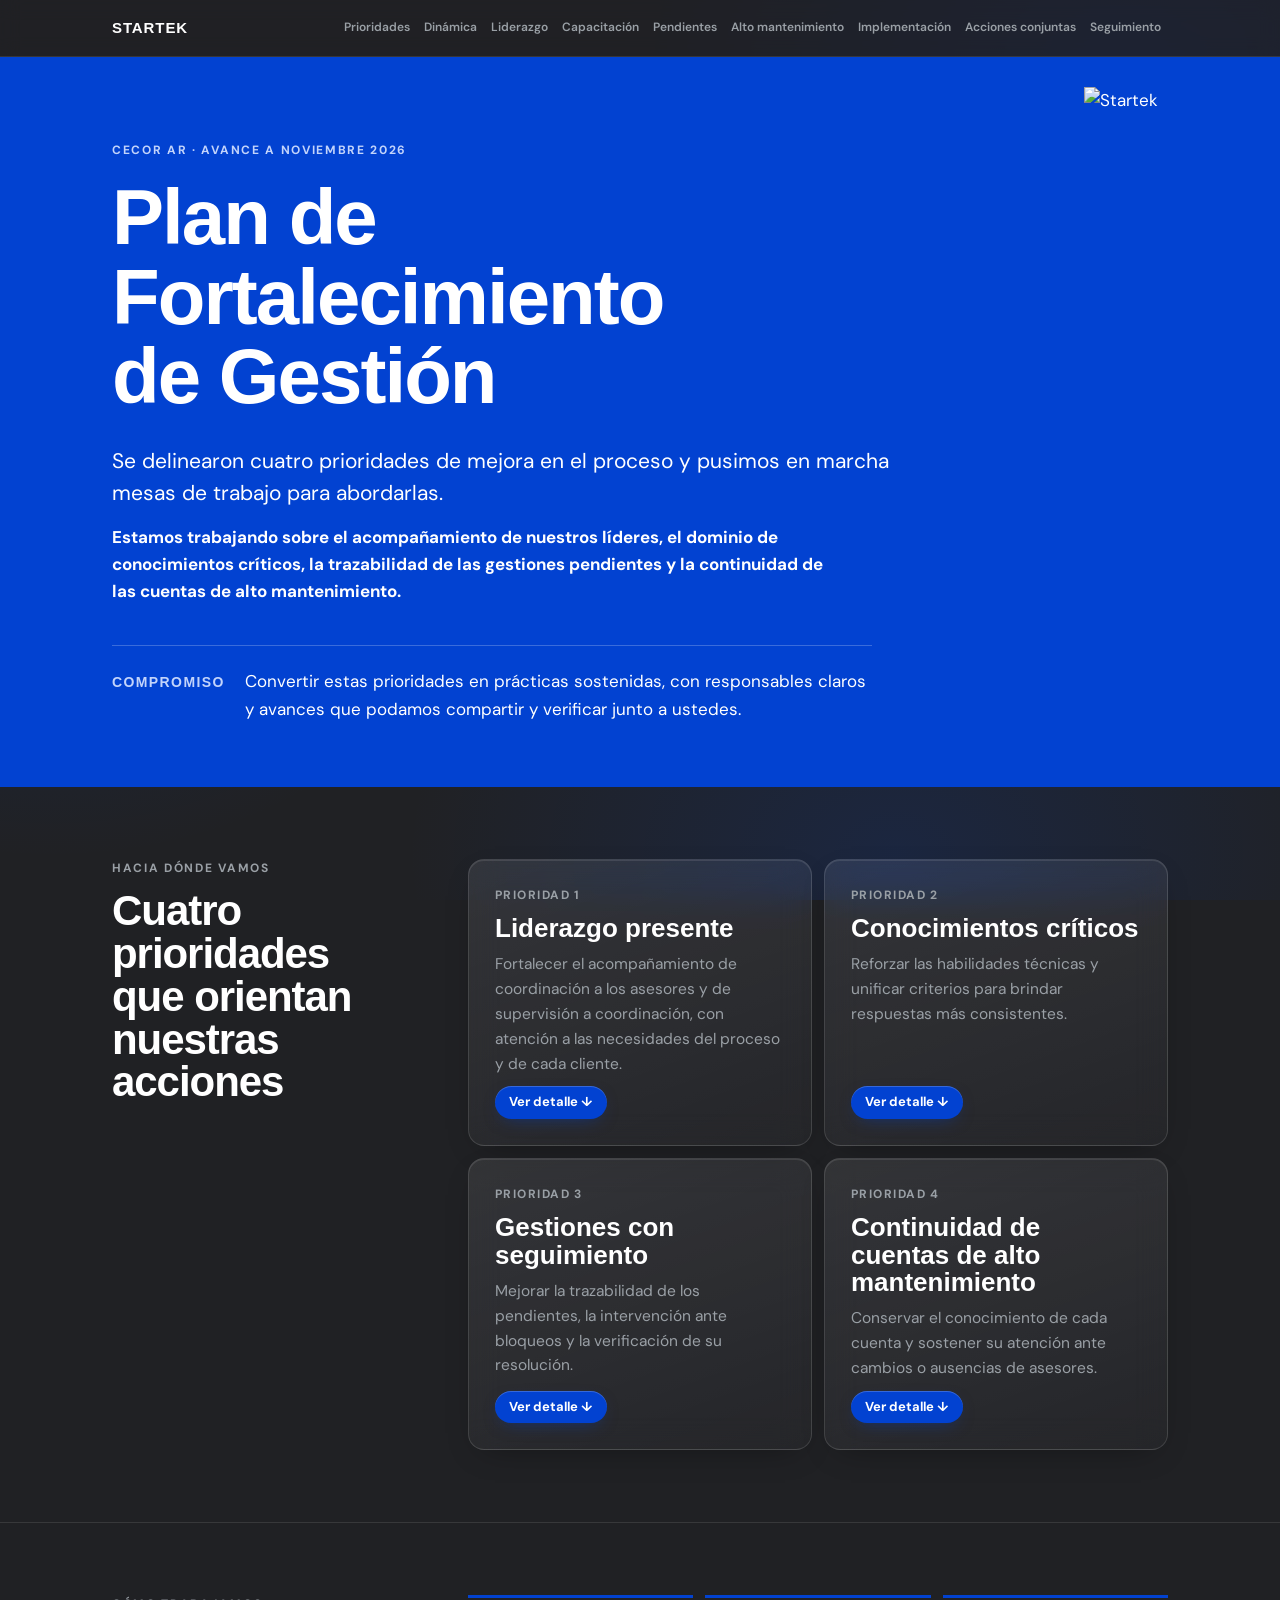
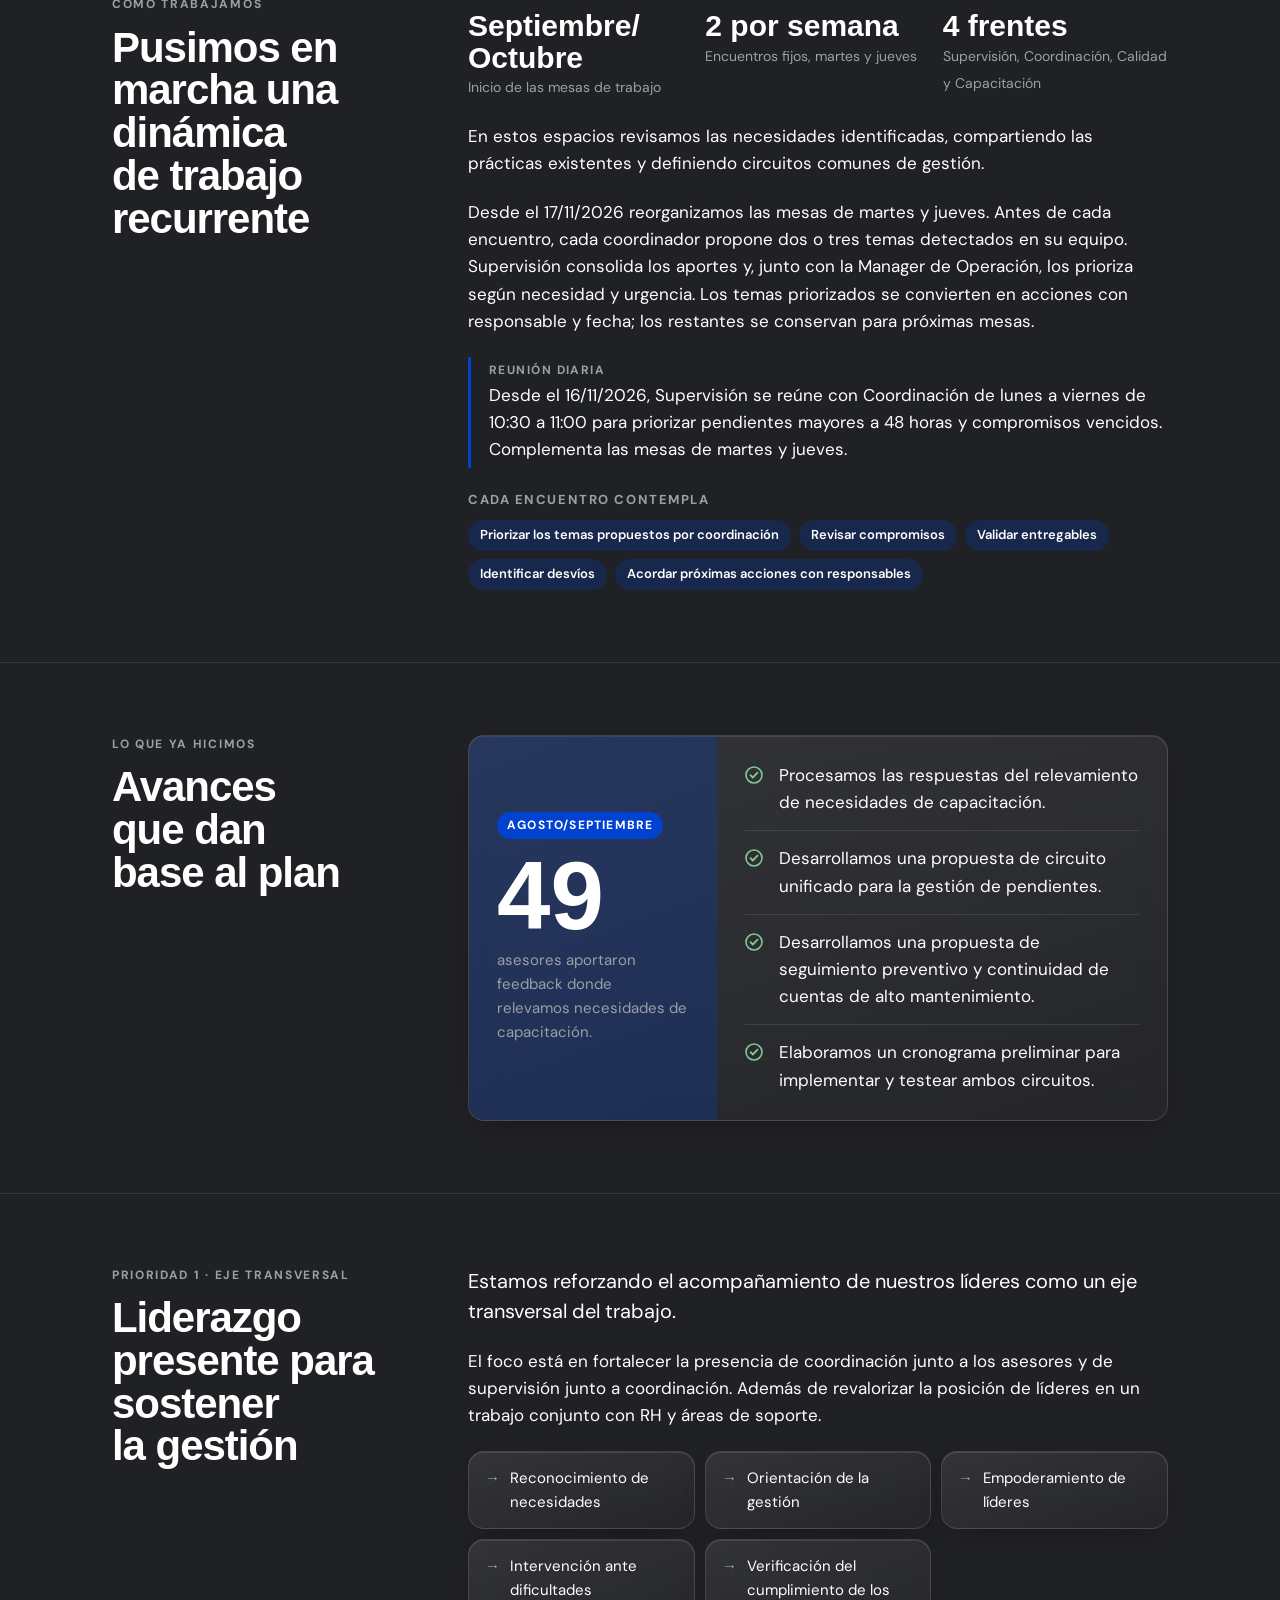
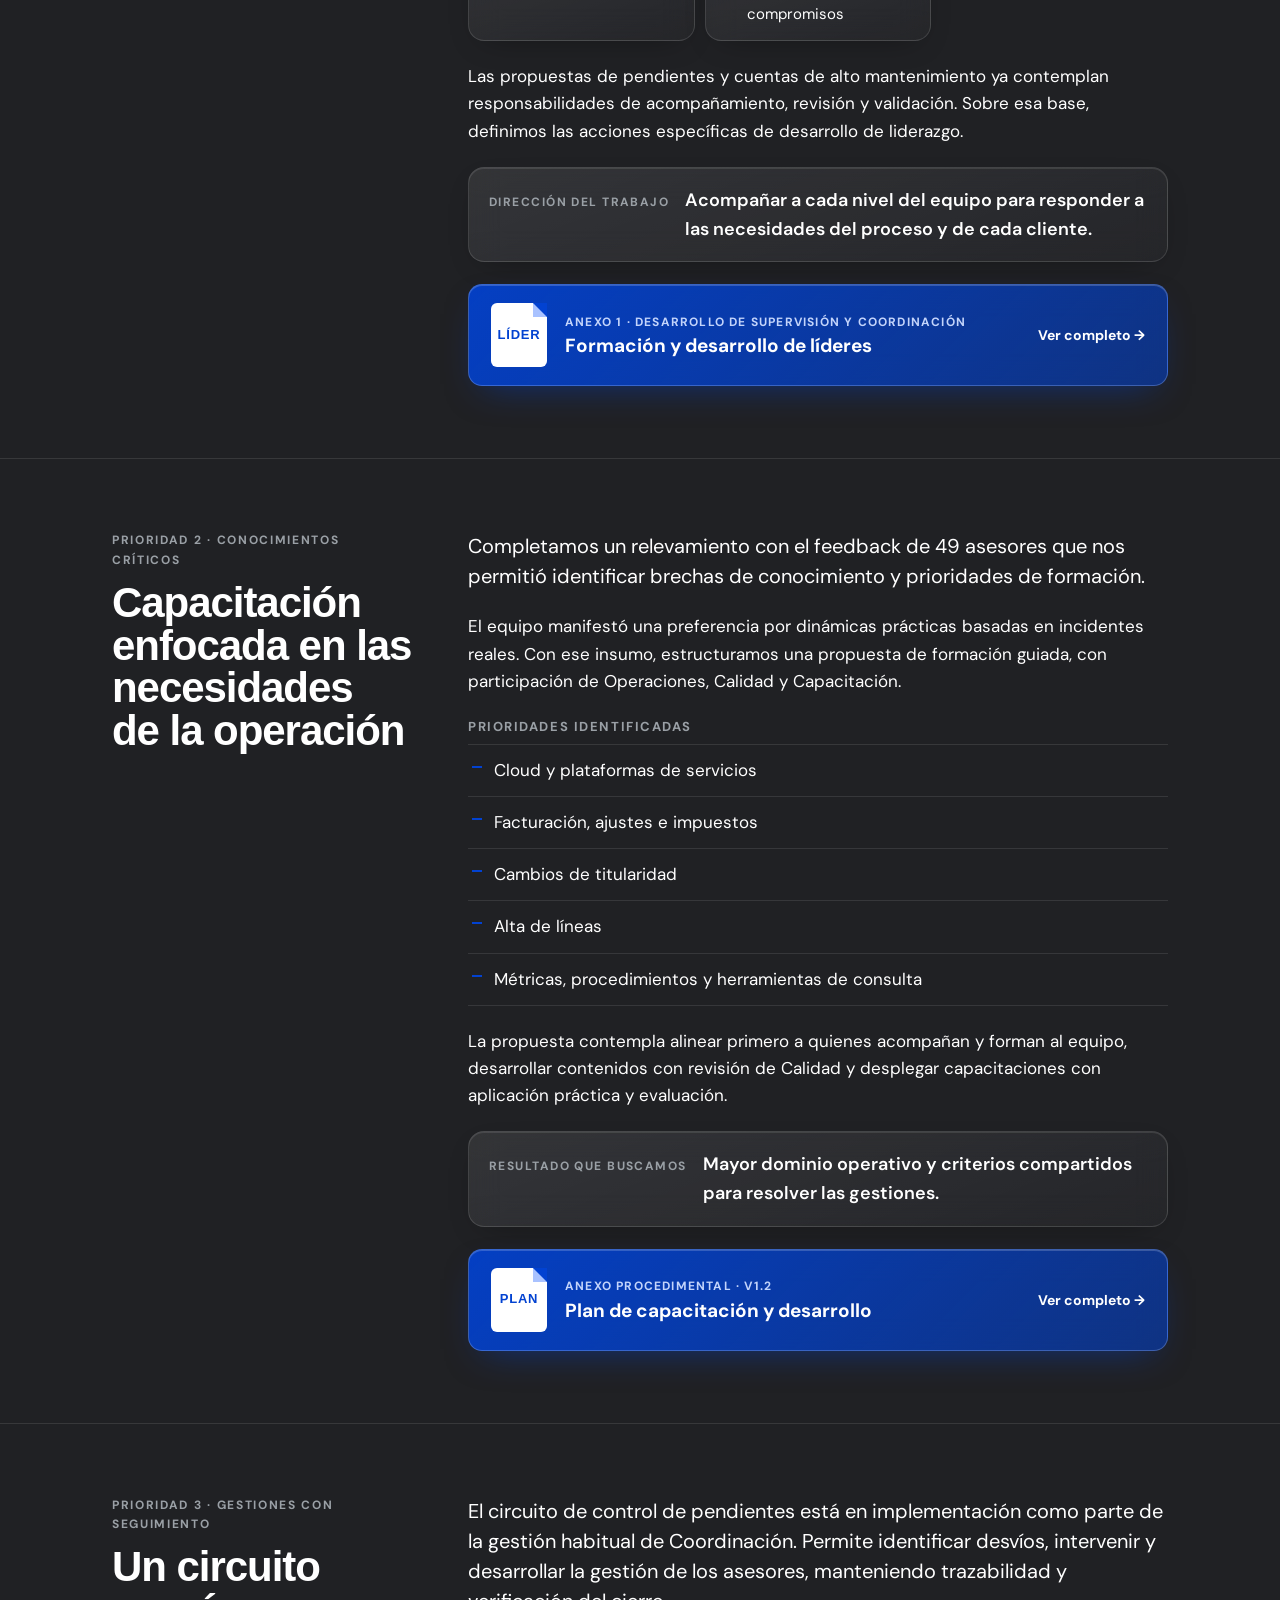
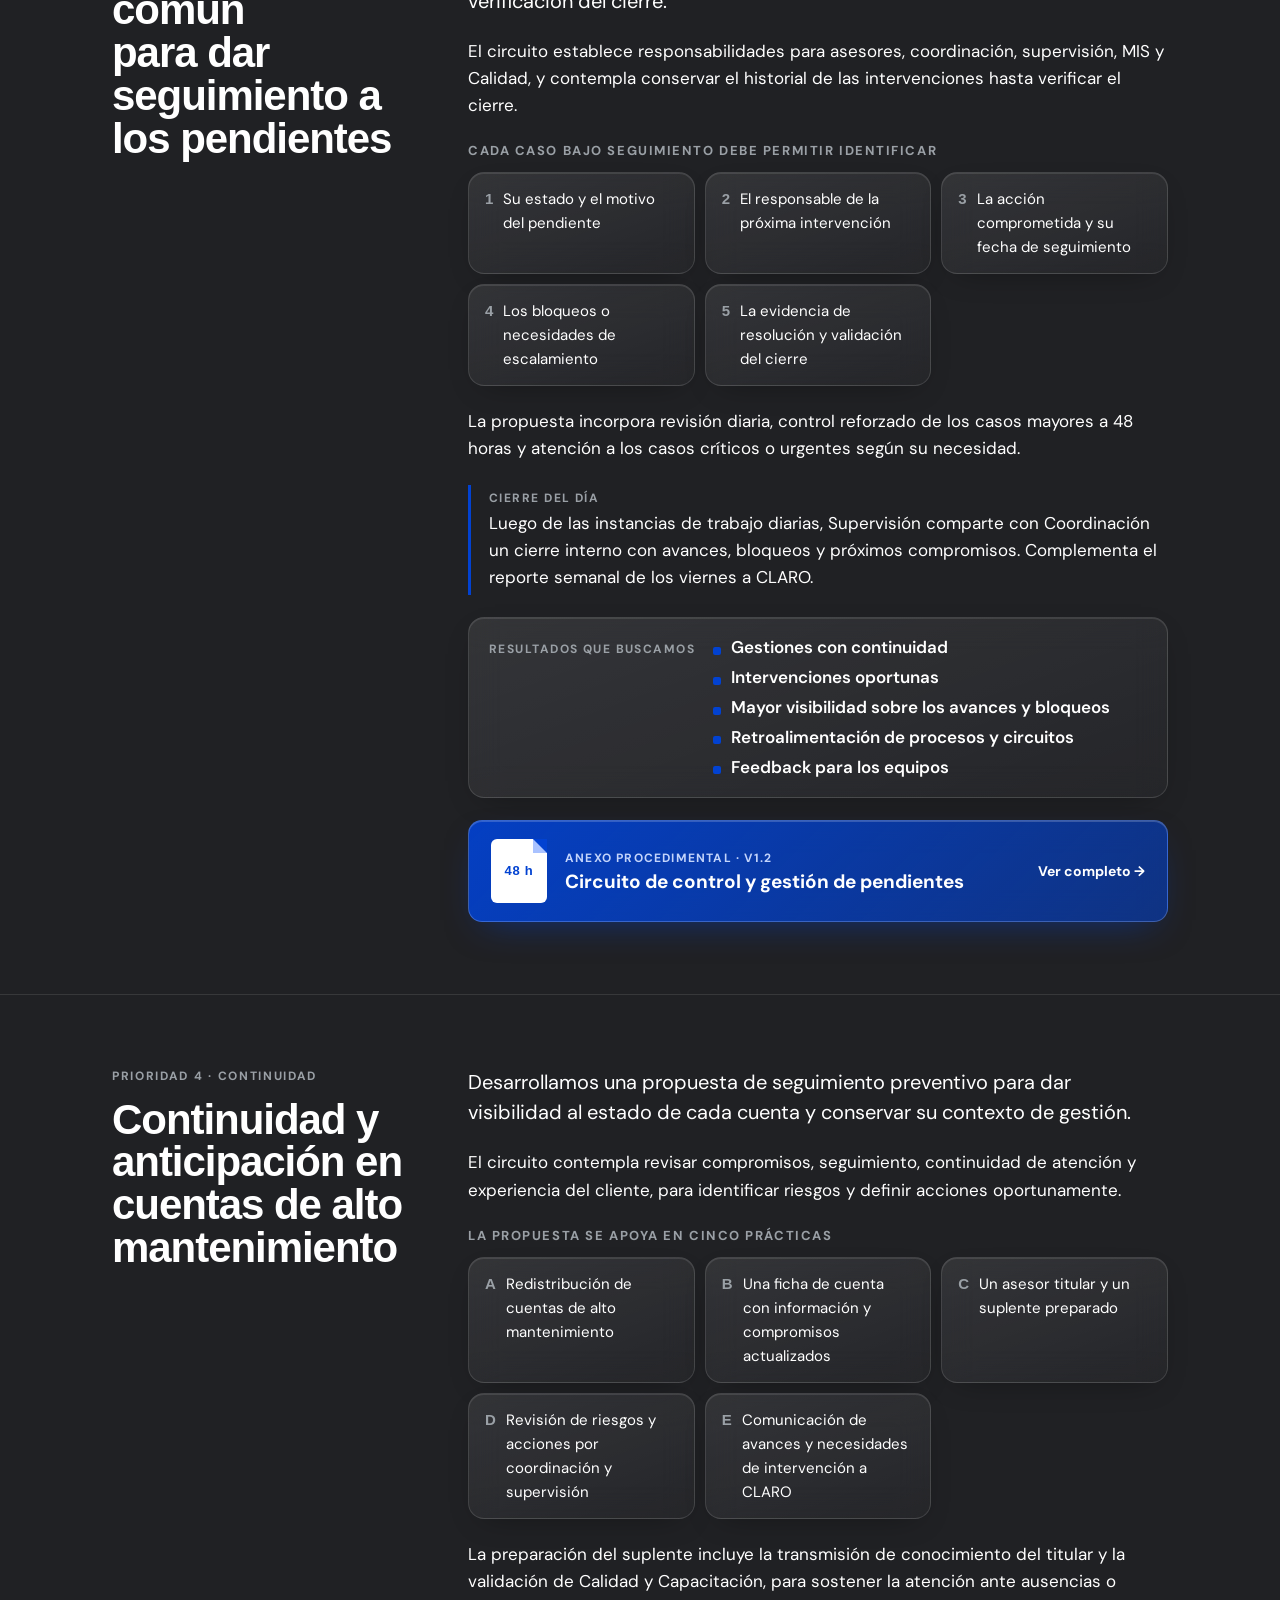
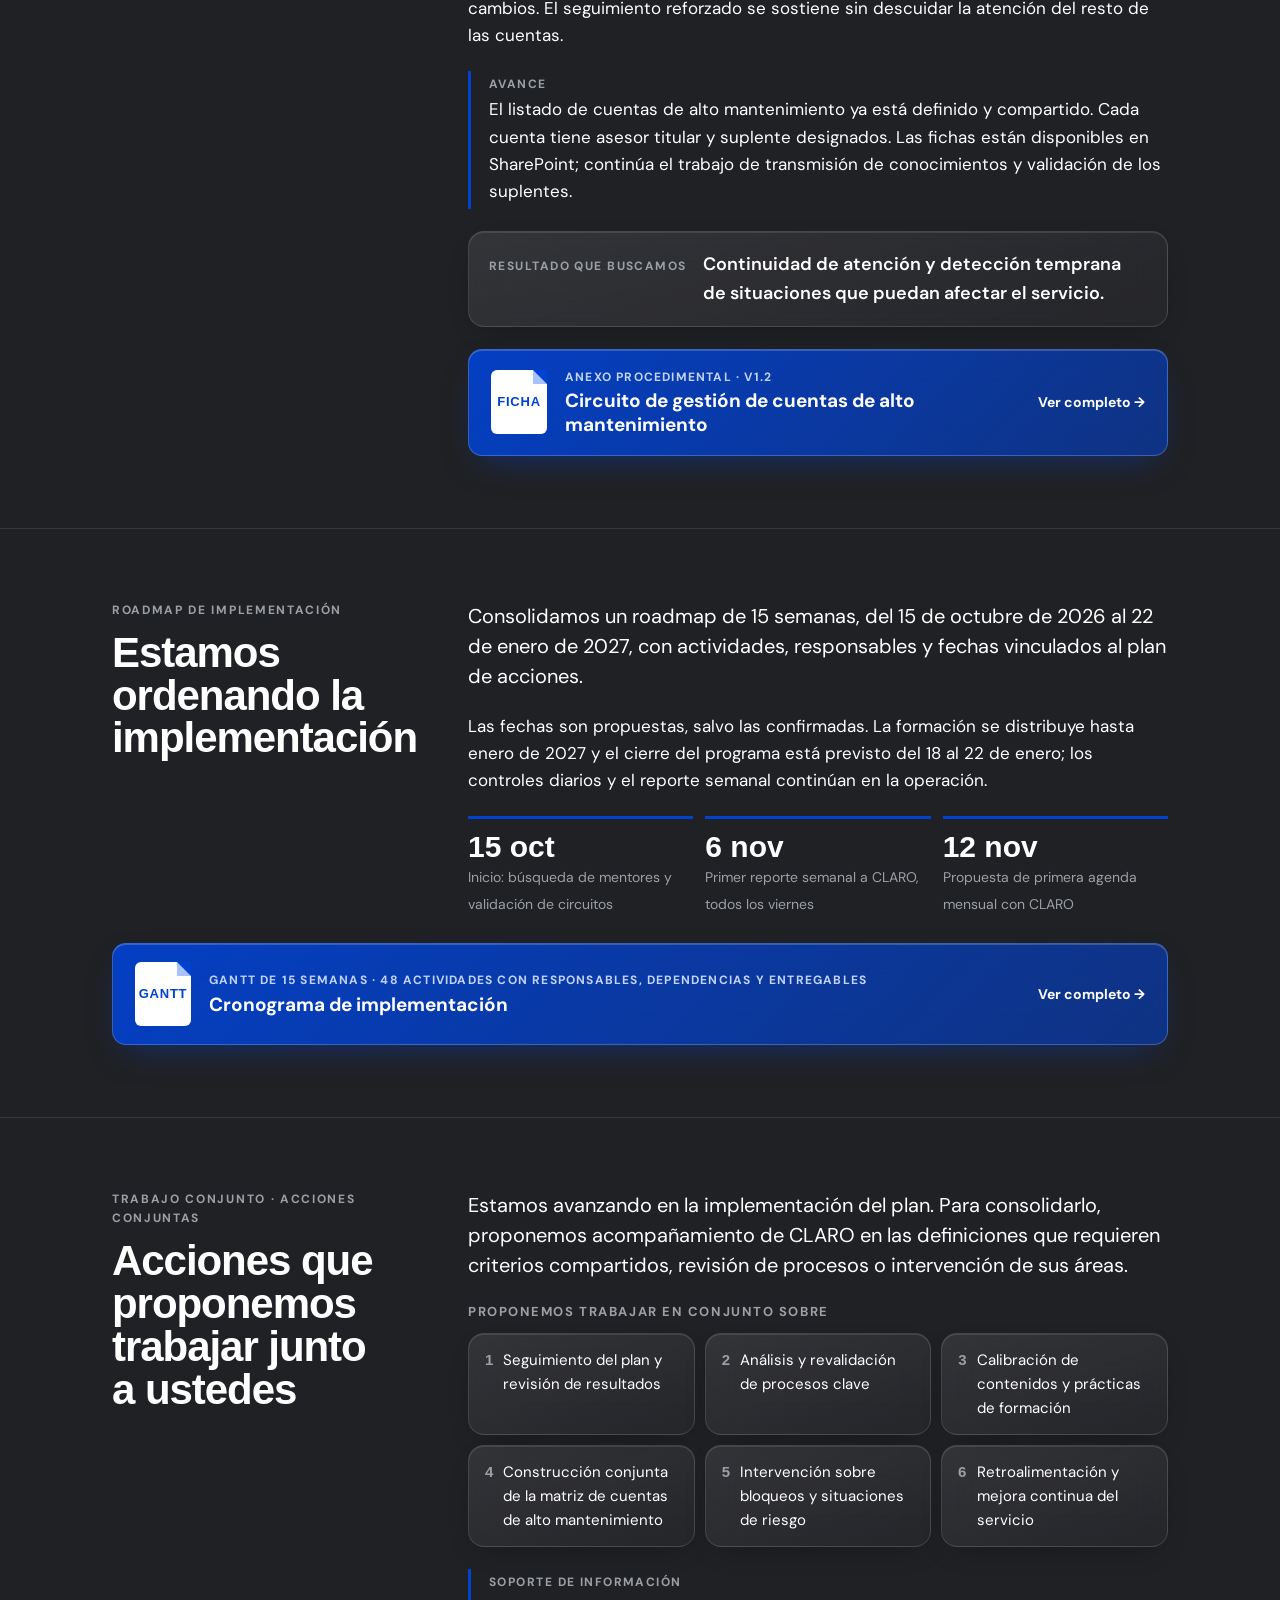
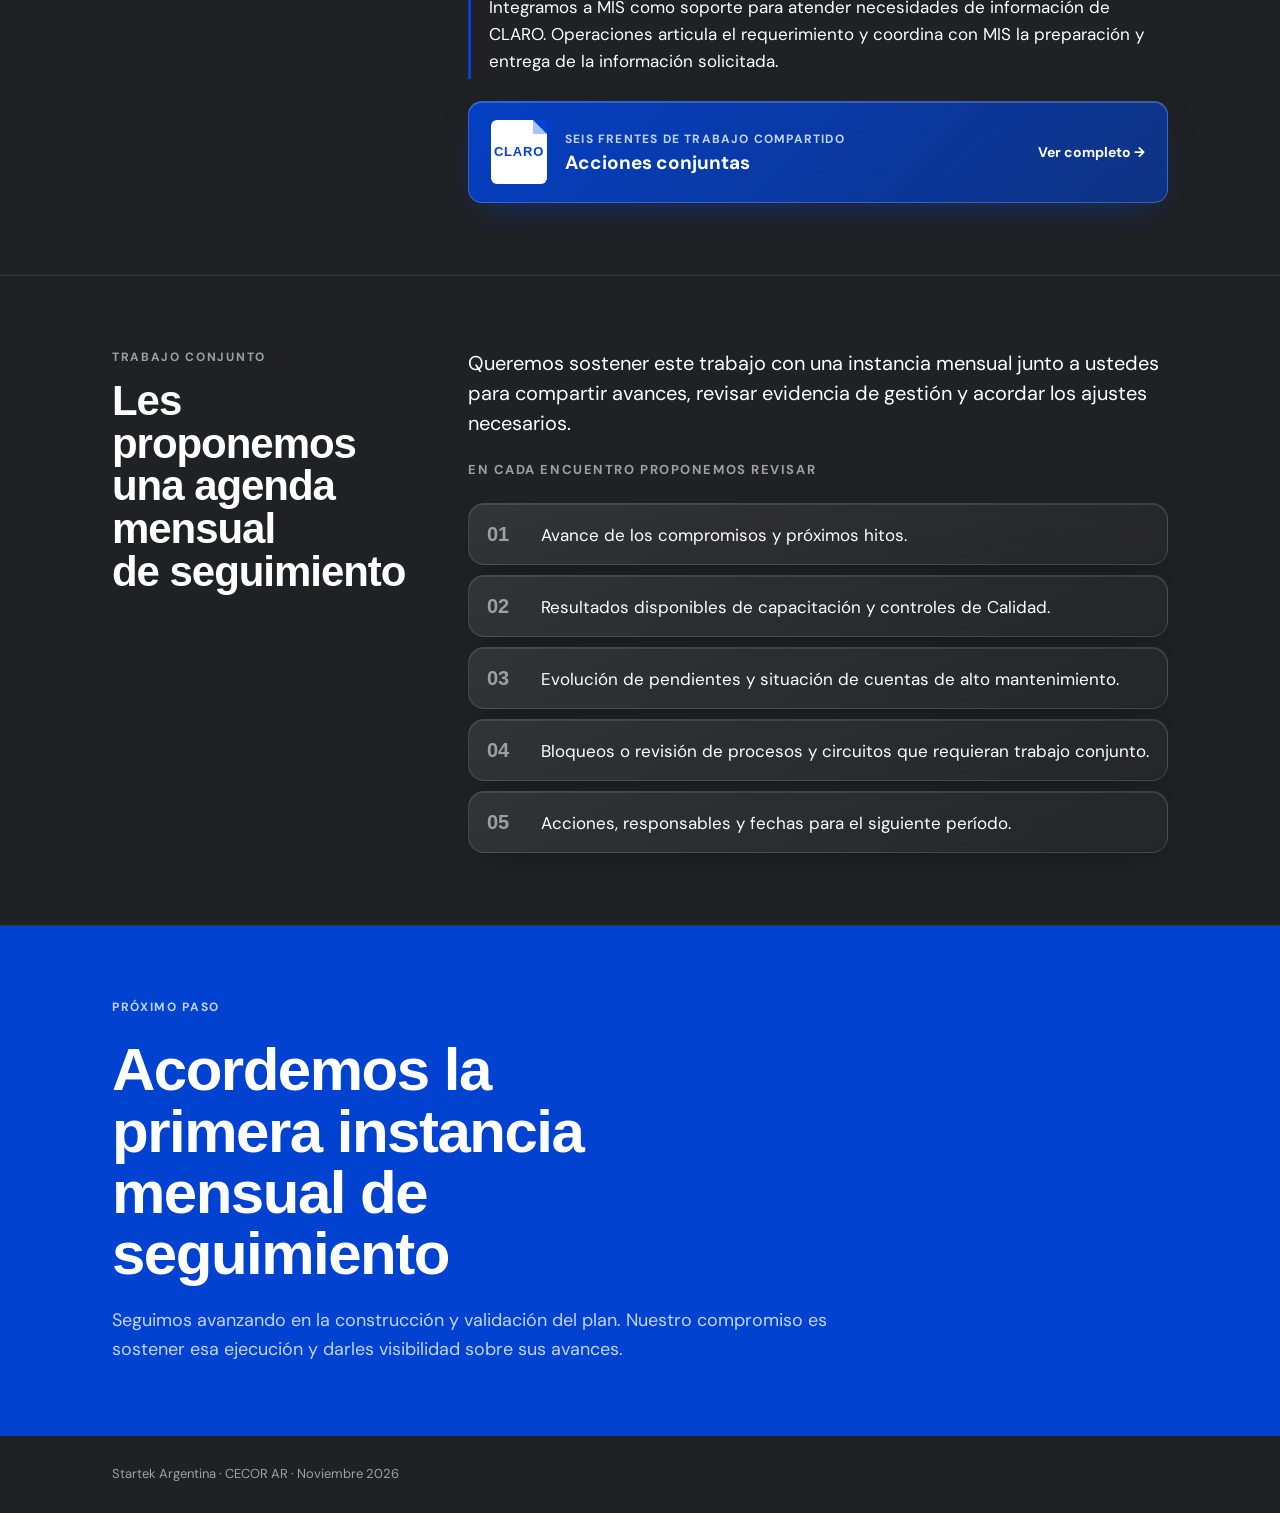
==== commit 43fbe3ce: "Unificar 'reemplazo' como 'suplente' en todo el sitio Co-Authored-By: Claude Opus 5.5 <noreply@anthr" ====
--- a/index.html
+++ b/index.html
@@ -231,7 +231,7 @@
           <div class="fields">
             <div><i>A</i>Redistribución de cuentas de alto mantenimiento</div>
             <div><i>B</i>Una ficha de cuenta con información y compromisos actualizados</div>
-            <div><i>C</i>Un asesor titular y un reemplazo preparado</div>
+            <div><i>C</i>Un asesor titular y un suplente preparado</div>
             <div><i>D</i>Revisión de riesgos y acciones por coordinación y supervisión</div>
             <div><i>E</i>Comunicación de avances y necesidades de intervención a CLARO</div>
           </div>
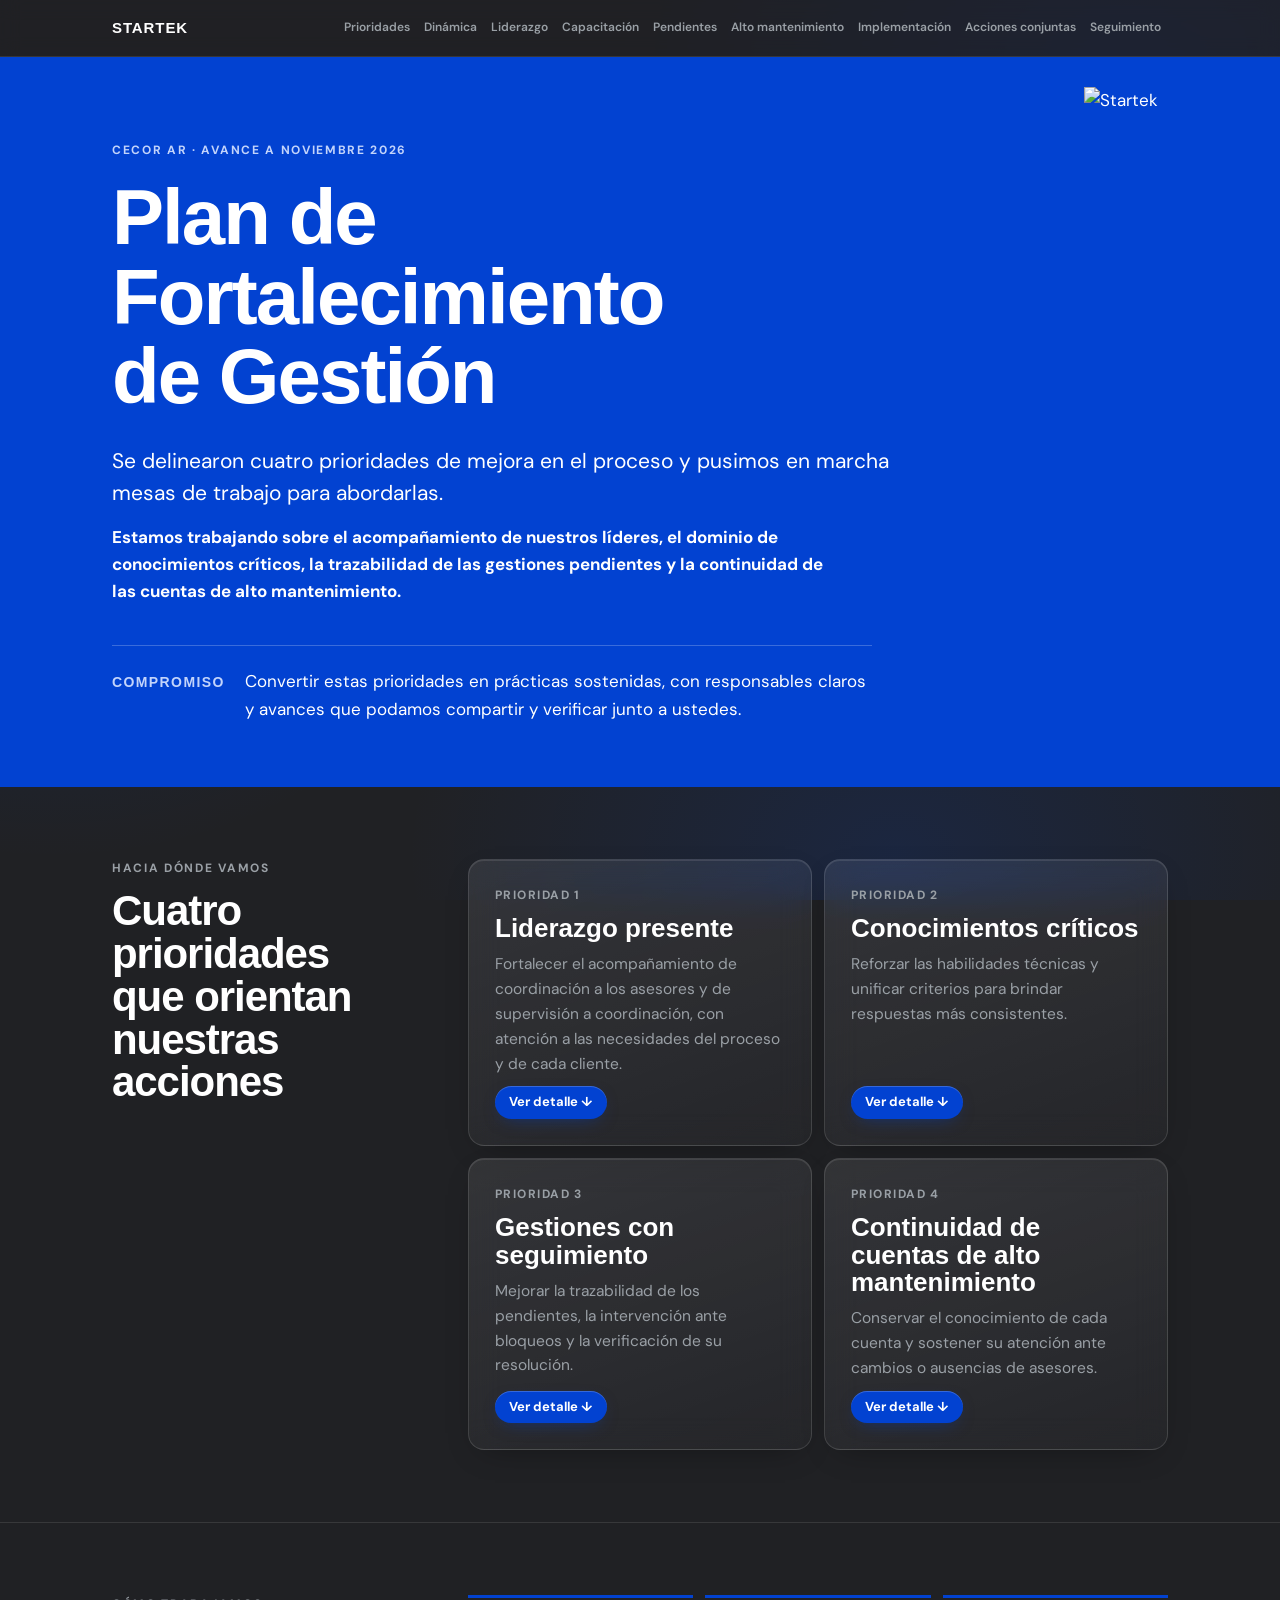
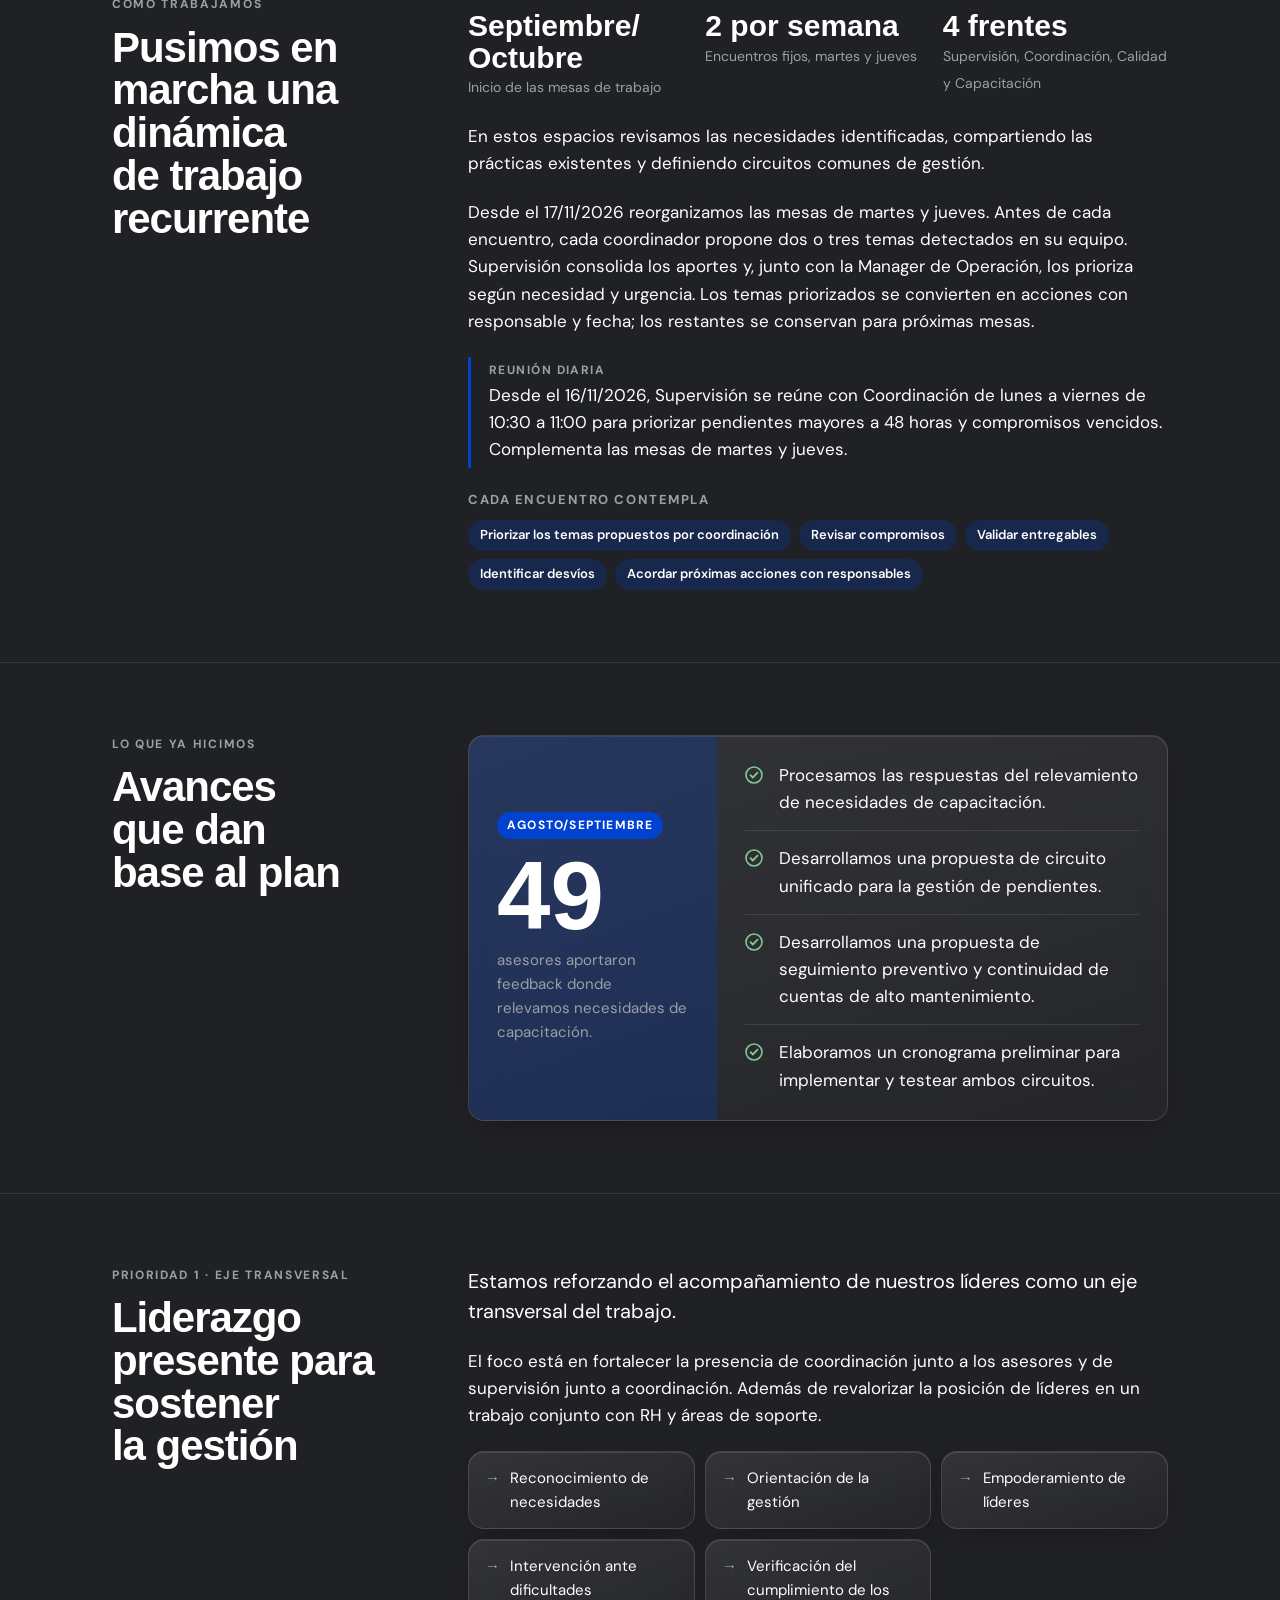
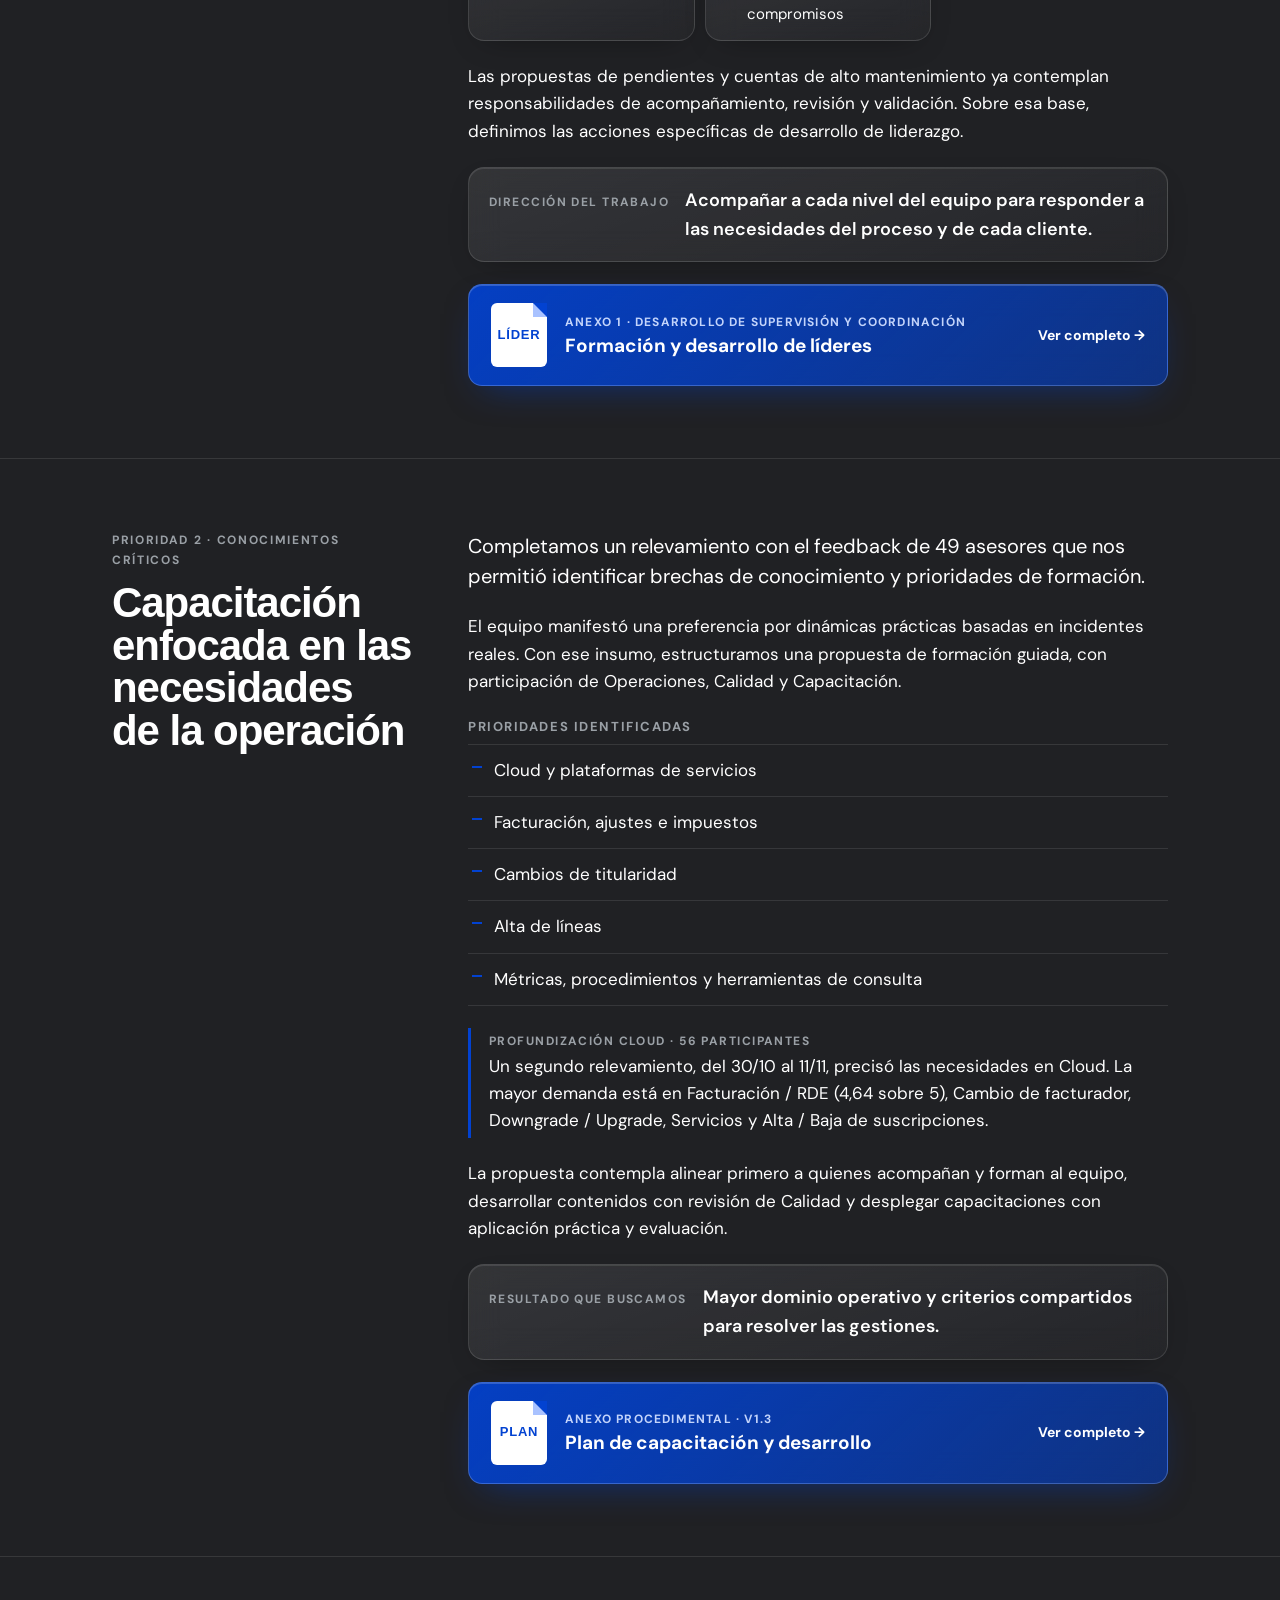
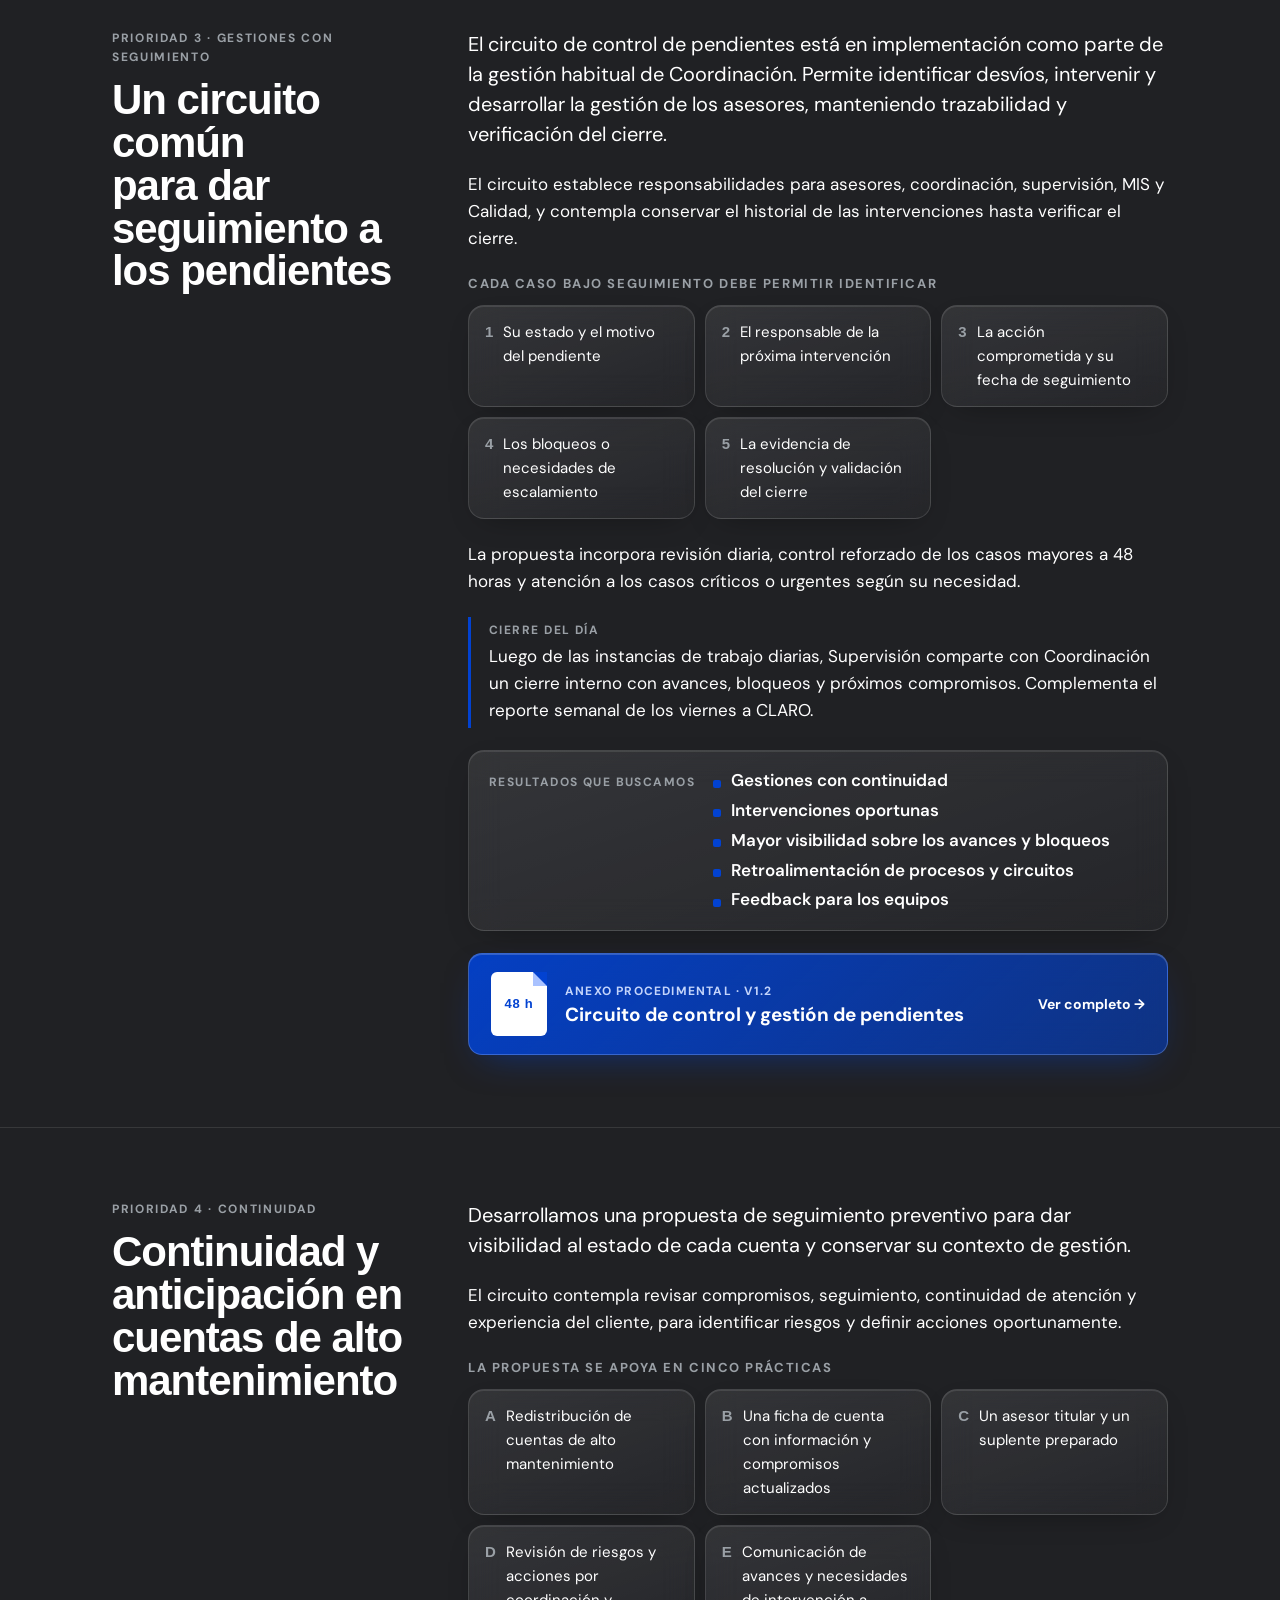
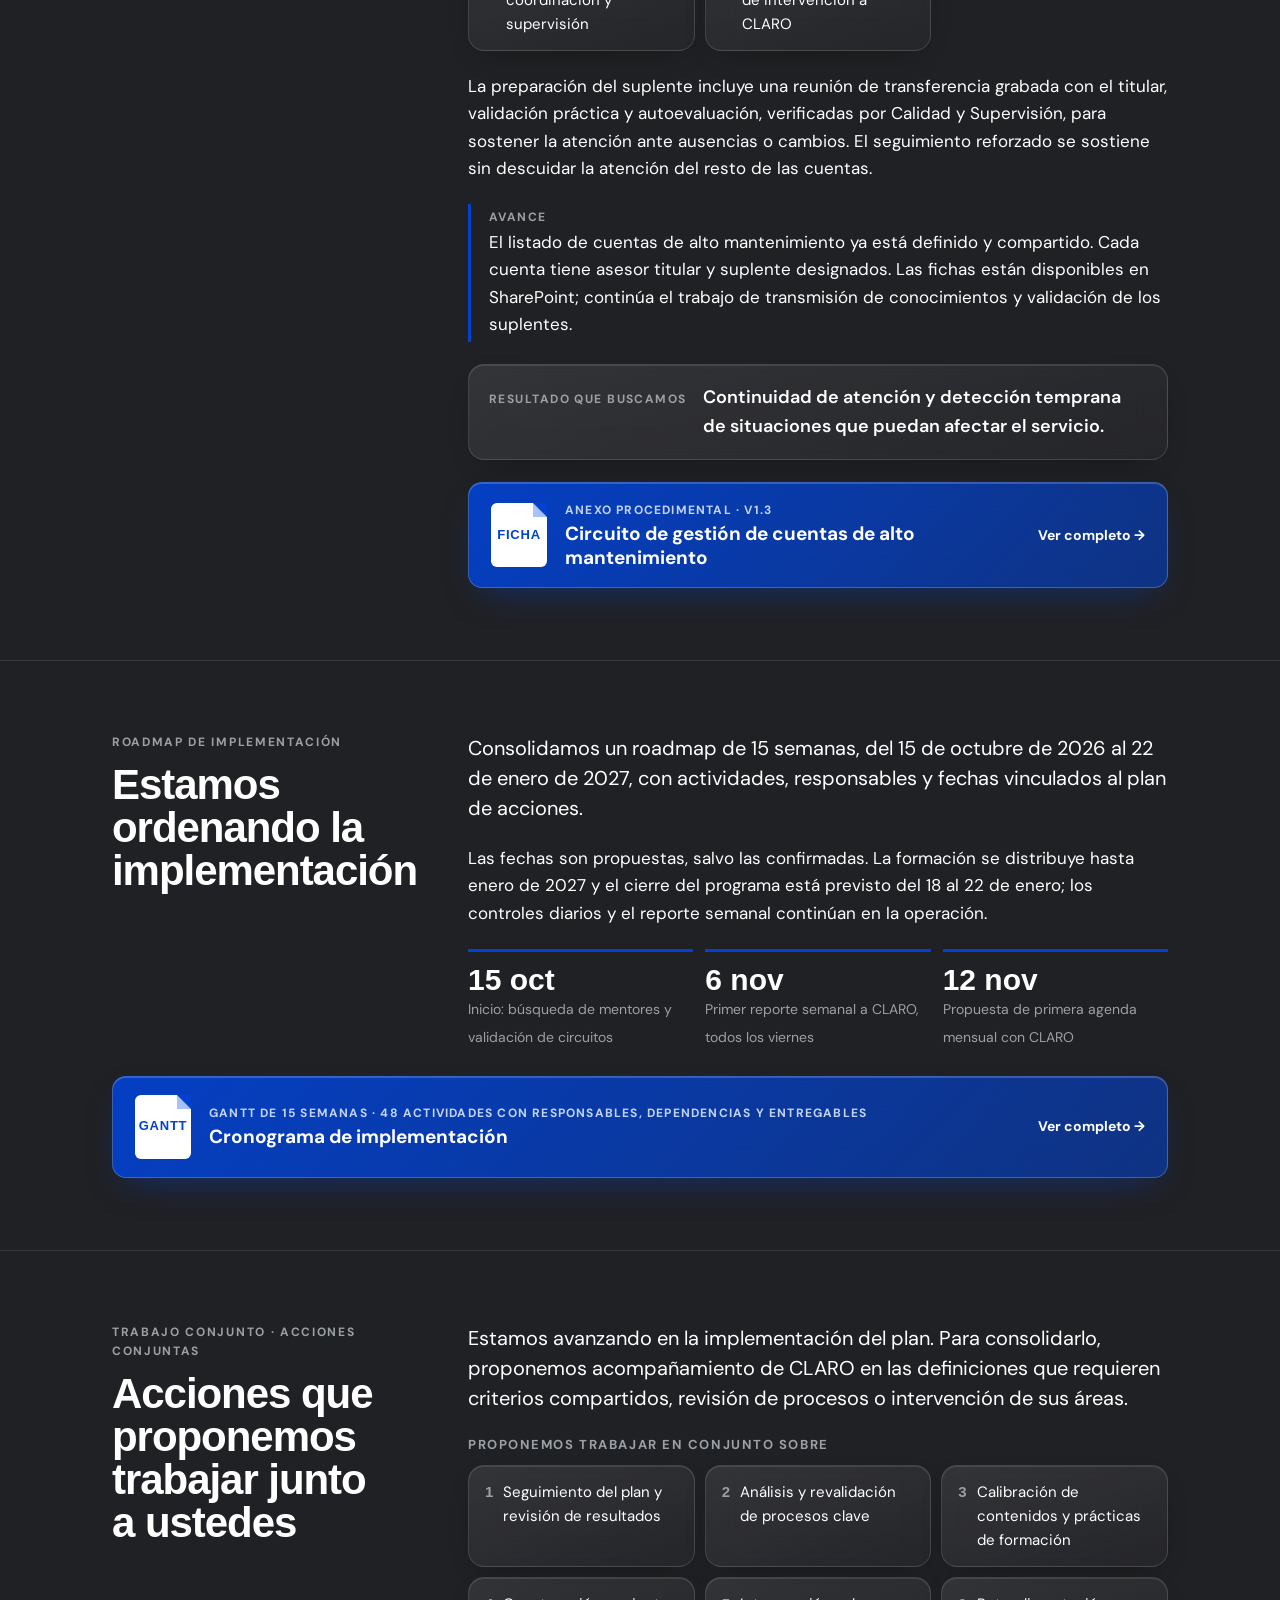
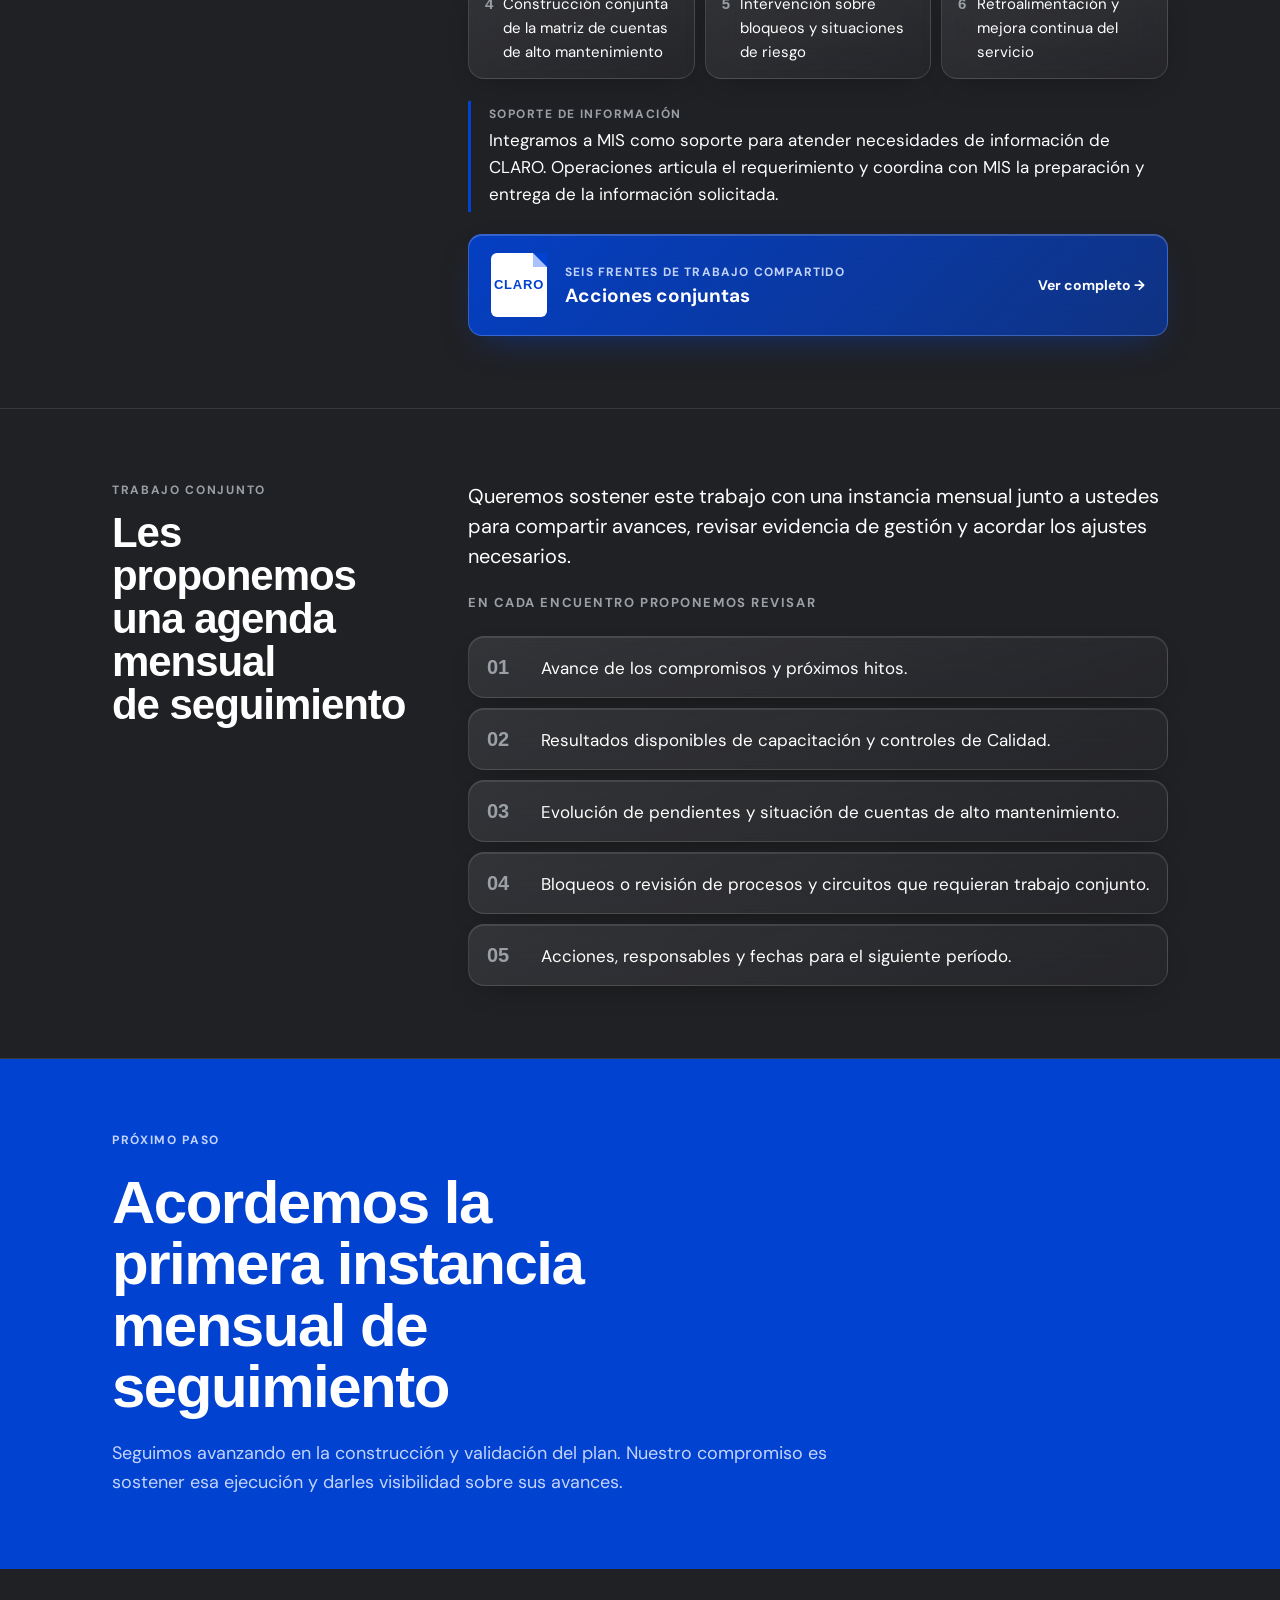
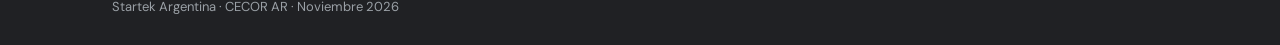
==== commit 4a20e3b0: "Transferencia de conocimiento en alto mantenimiento e informe de profundización Cloud Co-Authored-By" ====
--- a/index.html
+++ b/index.html
@@ -175,11 +175,12 @@
             <li>Métricas, procedimientos y herramientas de consulta</li>
           </ul>
         </div>
+        <div class="note"><b>Profundización Cloud · 56 participantes</b>Un segundo relevamiento, del 30/10 al 11/11, precisó las necesidades en Cloud. La mayor demanda está en Facturación / RDE (4,64 sobre 5), Cambio de facturador, Downgrade / Upgrade, Servicios y Alta / Baja de suscripciones.</div>
         <p>La propuesta contempla alinear primero a quienes acompañan y forman al equipo, desarrollar contenidos con revisión de Calidad y desplegar capacitaciones con aplicación práctica y evaluación.</p>
         <div class="outcome"><b>Resultado que buscamos</b><p>Mayor dominio operativo y criterios compartidos para resolver las gestiones.</p></div>
         <a class="doclink" href="capacitacion.html">
           <span class="ico">PLAN</span>
-          <span><small>Anexo procedimental · v1.2</small><strong>Plan de capacitación y desarrollo</strong></span>
+          <span><small>Anexo procedimental · v1.3</small><strong>Plan de capacitación y desarrollo</strong></span>
           <span class="arrow">Ver completo →</span>
         </a>
       </div>
@@ -236,12 +237,12 @@
             <div><i>E</i>Comunicación de avances y necesidades de intervención a CLARO</div>
           </div>
         </div>
-        <p>La preparación del suplente incluye la transmisión de conocimiento del titular y la validación de Calidad y Capacitación, para sostener la atención ante ausencias o cambios. El seguimiento reforzado se sostiene sin descuidar la atención del resto de las cuentas.</p>
+        <p>La preparación del suplente incluye una reunión de transferencia grabada con el titular, validación práctica y autoevaluación, verificadas por Calidad y Supervisión, para sostener la atención ante ausencias o cambios. El seguimiento reforzado se sostiene sin descuidar la atención del resto de las cuentas.</p>
         <div class="note"><b>Avance</b>El listado de cuentas de alto mantenimiento ya está definido y compartido. Cada cuenta tiene asesor titular y suplente designados. Las fichas están disponibles en SharePoint; continúa el trabajo de transmisión de conocimientos y validación de los suplentes.</div>
         <div class="outcome"><b>Resultado que buscamos</b><p>Continuidad de atención y detección temprana de situaciones que puedan afectar el servicio.</p></div>
         <a class="doclink" href="cuentas-criticas.html">
           <span class="ico">FICHA</span>
-          <span><small>Anexo procedimental · v1.2</small><strong>Circuito de gestión de cuentas de alto mantenimiento</strong></span>
+          <span><small>Anexo procedimental · v1.3</small><strong>Circuito de gestión de cuentas de alto mantenimiento</strong></span>
           <span class="arrow">Ver completo →</span>
         </a>
       </div>
--- a/style.css
+++ b/style.css
@@ -376,3 +376,7 @@
 @media (max-width: 640px) { .next.four { grid-template-columns: minmax(0,1fr); } }
 /* Relación de dependencia en revisión (Plan de acciones) */
 .rev { display: inline-block; margin-left: 4px; padding: 1px 6px; border-radius: 999px; font-size: 10.5px; font-weight: 700; letter-spacing: .02em; color: #FFD27A; border: 1px dashed rgba(255,210,122,.6); white-space: nowrap; vertical-align: 1px; }
+/* Barra de valoración (informe Cloud) */
+.score { display: inline-block; width: 90px; height: 6px; margin-right: 10px; border-radius: 999px; background: rgba(255,255,255,.1); vertical-align: middle; overflow: hidden; }
+.score i { display: block; height: 100%; border-radius: inherit; background: rgba(157,184,255,.55); }
+.score.hi i { background: #4A7EFF; }
